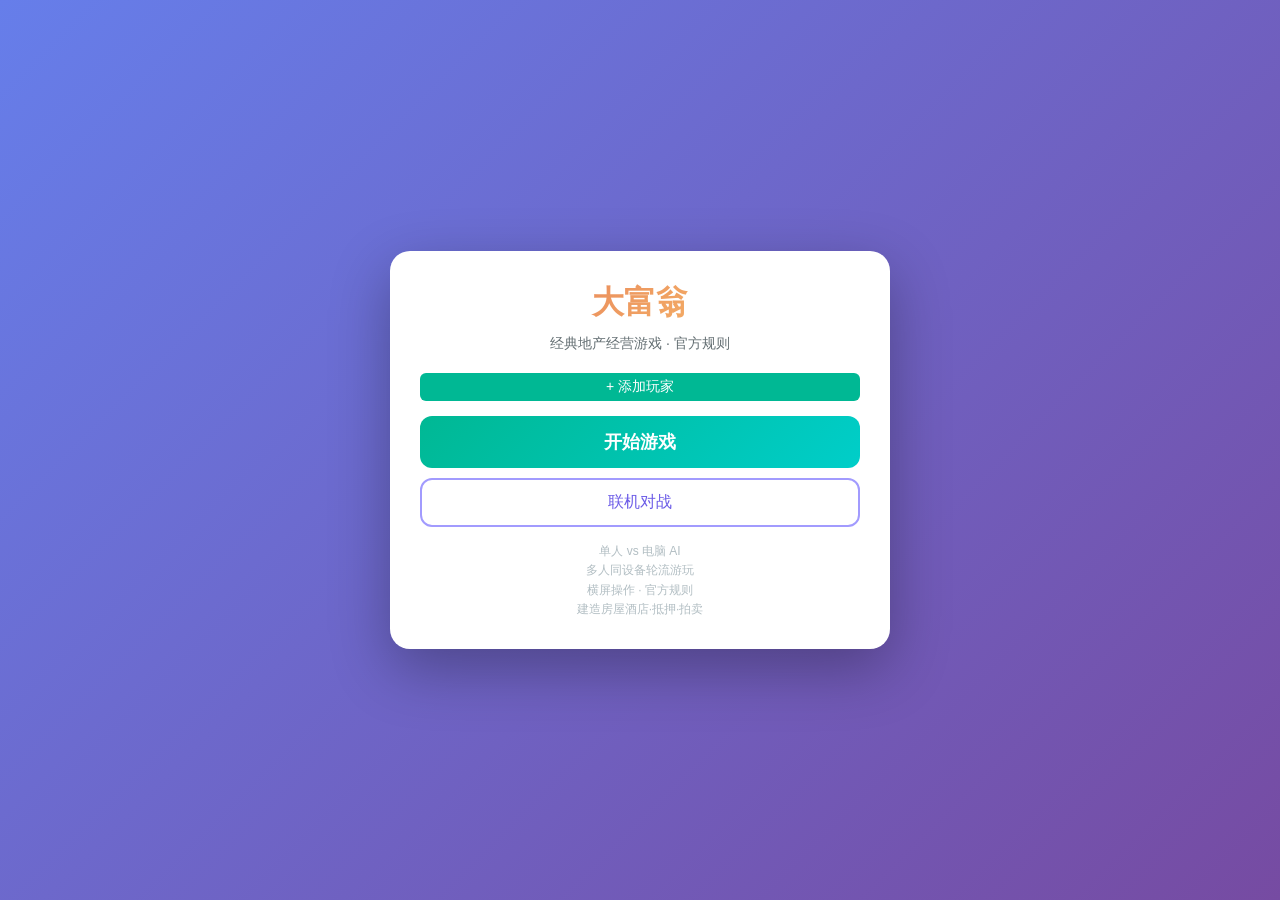
==== cordova/www/index.html @ 89ffd9f3 "完整大富翁项目（不含工作流文件）" ====
<!DOCTYPE html>
<html lang="zh-CN">
<head>
    <meta charset="UTF-8">
    <meta name="viewport" content="width=device-width, initial-scale=1.0, maximum-scale=1.0, user-scalable=no, viewport-fit=cover">
    <meta name="apple-mobile-web-app-capable" content="yes">
    <meta name="mobile-web-app-capable" content="yes">
    <meta name="apple-mobile-web-app-status-bar-style" content="black-translucent">
    <meta name="theme-color" content="#1a1a2e">
    <title>大富翁 Monopoly</title>
    <style>
/* ============================================
   大富翁 Monopoly - 样式表
   ============================================ */

* { margin:0; padding:0; box-sizing:border-box; -webkit-tap-highlight-color:transparent; }
html, body { width:100%; height:100%; overflow:hidden; font-family:'Microsoft YaHei','PingFang SC','Helvetica Neue',sans-serif; }
body { background:#1a1a2e; color:#333; user-select:none; -webkit-user-select:none; }

/* === 设置界面 === */
#setup-screen {
    display:flex; flex-direction:column; align-items:center; justify-content:center;
    width:100%; height:100%; background:linear-gradient(135deg,#667eea,#764ba2);
    overflow-y:auto; padding:20px;
}
.setup-card {
    background:#fff; border-radius:20px; padding:30px; max-width:500px; width:90%;
    box-shadow:0 20px 60px rgba(0,0,0,0.3); margin:auto;
}
.setup-title {
    text-align:center; font-size:32px; font-weight:bold; color:#2d3436;
    margin-bottom:10px; background:linear-gradient(135deg,#e17055,#fdcb6e);
    -webkit-background-clip:text; -webkit-text-fill-color:transparent;
}
.setup-subtitle { text-align:center; font-size:14px; color:#636e72; margin-bottom:20px; }
.player-row {
    display:flex; align-items:center; gap:8px; margin-bottom:10px; padding:8px;
    background:#f5f6fa; border-radius:10px;
}
.player-color-dot { width:24px; height:24px; border-radius:50%; flex-shrink:0; border:2px solid #fff; box-shadow:0 2px 4px rgba(0,0,0,0.1); }
.player-name-input {
    flex:1; border:none; background:#fff; padding:8px 12px; border-radius:8px;
    font-size:14px; outline:none; border:1px solid #dfe6e9;
}
.player-name-input:focus { border-color:#a29bfe; }
.ai-toggle { display:flex; align-items:center; gap:4px; font-size:13px; color:#636e72; cursor:pointer; }
.ai-toggle input { width:18px; height:18px; cursor:pointer; }
.btn-add-player, .btn-remove-player {
    width:28px; height:28px; border:none; border-radius:6px; cursor:pointer; font-size:18px;
    display:flex; align-items:center; justify-content:center; flex-shrink:0;
}
.btn-add-player { background:#00b894; color:#fff; }
.btn-remove-player { background:#e17055; color:#fff; }
.btn-start-game {
    width:100%; padding:14px; border:none; border-radius:12px; font-size:18px; font-weight:bold;
    color:#fff; background:linear-gradient(135deg,#00b894,#00cec9); cursor:pointer; margin-top:15px;
    transition:transform 0.2s;
}
.btn-start-game:hover { transform:translateY(-2px); box-shadow:0 5px 15px rgba(0,206,201,0.4); }
.btn-start-game:disabled { background:#b2bec3; cursor:not-allowed; }
.btn-online {
    width:100%; padding:12px; border:2px solid #a29bfe; border-radius:12px; font-size:16px;
    color:#6c5ce7; background:transparent; cursor:pointer; margin-top:10px; transition:all 0.2s;
}
.btn-online:hover { background:#f5f3ff; }
.setup-info { text-align:center; font-size:12px; color:#b2bec3; margin-top:15px; line-height:1.6; }

/* === 联机界面 === */
.online-panel { display:none; margin-top:15px; }
.online-panel.active { display:block; }
.online-input {
    width:100%; padding:10px; border:1px solid #dfe6e9; border-radius:8px; font-size:14px;
    margin-bottom:8px; outline:none;
}
.online-input:focus { border-color:#a29bfe; }
.online-status { font-size:13px; color:#636e72; text-align:center; padding:8px; }

/* === 游戏主界面 === */
#game-screen { display:none; width:100%; height:100%; }
#game-screen.active { display:flex; }

.game-container {
    display:flex; width:100%; height:100%; background:#2d3436;
}

/* === 棋盘 === */
.board-wrapper {
    flex:1; display:flex; align-items:center; justify-content:center;
    padding:8px; height:100%; min-height:0;
}
.board {
    display:grid;
    grid-template-columns:1.4fr repeat(9,1fr) 1.4fr;
    grid-template-rows:1.4fr repeat(9,1fr) 1.4fr;
    aspect-ratio:1; max-width:100%; max-height:100%;
    background:#f5f6fa; border-radius:12px; box-shadow:0 8px 30px rgba(0,0,0,0.3);
    position:relative; gap:1px; padding:2px;
}

/* === 格子 === */
.cell {
    background:#fff; border-radius:4px; position:relative; overflow:hidden;
    cursor:pointer; transition:background 0.2s; display:flex; flex-direction:column;
    min-width:0; min-height:0;
}
.cell:hover { background:#f8f9fa; }
.cell.owned { border:2px solid; }
.cell.mortgaged { opacity:0.5; }
.color-bar { height:18%; min-height:8px; flex-shrink:0; }
.cell-name {
    font-size:7px; text-align:center; padding:1px; flex:1; display:flex;
    align-items:center; justify-content:center; word-break:break-all; line-height:1.1;
    overflow:hidden; min-height:0;
}
.cell-price { font-size:7px; text-align:center; color:#2d3436; font-weight:bold; padding:0 0 1px; }
.cell-houses { display:flex; justify-content:center; gap:1px; padding:1px; min-height:6px; }
.house { width:5px; height:5px; background:#00b894; border-radius:1px; }
.hotel { width:7px; height:5px; background:#e17055; border-radius:1px; }

/* 格子位置方向 */
.cell-bottom .color-bar { order:0; }
.cell-bottom .cell-name { order:1; }
.cell-bottom .cell-price { order:2; }
.cell-bottom .cell-houses { order:3; }

.cell-left { flex-direction:row; }
.cell-left .color-bar { width:18%; min-width:8px; height:auto; order:1; }
.cell-left .cell-name { order:0; writing-mode:vertical-rl; text-orientation:upright; }

.cell-top { flex-direction:column-reverse; }
.cell-top .color-bar { order:2; }
.cell-top .cell-name { order:1; }
.cell-top .cell-price { order:0; }

.cell-right { flex-direction:row-reverse; }
.cell-right .color-bar { width:18%; min-width:8px; height:auto; order:0; }
.cell-right .cell-name { writing-mode:vertical-rl; text-orientation:upright; order:1; }

/* 角落格子 */
.cell-corner { background:linear-gradient(135deg,#fdcb6e,#e17055); font-weight:bold; }
.cell-corner .cell-name { font-size:10px; font-weight:bold; color:#2d3436; }
.cell-corner.jail { background:linear-gradient(135deg,#fdcb6e,#feca57); }
.cell-corner.parking { background:linear-gradient(135deg,#a8e6cf,#56CF9C); }
.cell-corner.go { background:linear-gradient(135deg,#ff6b6b,#ee5a24); }
.cell-corner.go .cell-name { color:#fff; }
.cell-go-to-jail { background:linear-gradient(135deg,#74b9ff,#0984e3); }
.cell-go-to-jail .cell-name { color:#fff; font-size:8px; }

/* 特殊格子 */
.cell-chance { background:linear-gradient(135deg,#ffeaa7,#fdcb6e); }
.cell-chance .cell-name { font-size:8px; }
.cell-chest { background:linear-gradient(135deg,#74b9ff,#a29bfe); }
.cell-chest .cell-name { font-size:7px; color:#fff; }
.cell-tax { background:#fab1a0; }
.cell-tax .cell-name { font-size:7px; }
.cell-tax .cell-price { color:#e17055; }

/* 颜色组 */
.color-brown { background:#8B4513; }
.color-lightblue { background:#87CEEB; }
.color-pink { background:#FF69B4; }
.color-orange { background:#FFA500; }
.color-red { background:#FF4757; }
.color-yellow { background:#FFD700; }
.color-green { background:#2ed573; }
.color-darkblue { background:#1e3a5f; }

/* 玩家标记 */
.token-container {
    position:absolute; top:50%; left:50%; transform:translate(-50%,-50%);
    display:flex; flex-wrap:wrap; gap:1px; max-width:60%; justify-content:center; align-items:center;
    pointer-events:none; z-index:5;
}
.token {
    width:10px; height:10px; border-radius:50%; border:1.5px solid #fff;
    box-shadow:0 1px 3px rgba(0,0,0,0.4); flex-shrink:0;
}
.token.current { animation:pulse 1.5s infinite; }
@keyframes pulse {
    0%,100% { transform:scale(1); }
    50% { transform:scale(1.3); }
}

/* 当前格子高亮 */
.cell.current-pos {
    box-shadow:0 0 0 3px #feca57, 0 0 10px rgba(254,202,87,0.5);
    z-index:10;
}

/* === 棋盘中心 === */
.board-center {
    grid-row:2/11; grid-column:2/11;
    display:flex; flex-direction:column; align-items:center; justify-content:center;
    padding:10px; background:#fff; margin:2px; border-radius:8px; overflow:hidden;
}
.center-title { font-size:20px; font-weight:bold; color:#2d3436; margin-bottom:5px; }
.center-logo {
    font-size:24px; font-weight:bold; background:linear-gradient(135deg,#e17055,#fdcb6e);
    -webkit-background-clip:text; -webkit-text-fill-color:transparent; margin-bottom:8px;
}
.dice-area { display:flex; gap:12px; margin:8px 0; }
.die {
    width:44px; height:44px; background:#fff; border:2px solid #2d3436; border-radius:8px;
    display:flex; align-items:center; justify-content:center; position:relative;
    box-shadow:0 4px 8px rgba(0,0,0,0.15);
}
.die.rolling { animation:roll 0.5s linear infinite; }
@keyframes roll {
    0% { transform:rotate(0deg) scale(1); }
    50% { transform:rotate(180deg) scale(1.1); }
    100% { transform:rotate(360deg) scale(1); }
}
.die-face {
    display:grid; grid-template-columns:repeat(3,1fr); grid-template-rows:repeat(3,1fr);
    width:100%; height:100%; padding:4px; gap:1px;
}
.die-dot {
    width:6px; height:6px; border-radius:50%; background:#2d3436; align-self:center; justify-self:center;
}
.die-dot.empty { background:transparent; }
.dice-result { font-size:14px; color:#636e72; margin-top:4px; font-weight:bold; }
.center-message {
    font-size:12px; color:#2d3436; text-align:center; padding:8px;
    background:#f5f6fa; border-radius:8px; margin:4px; min-height:30px; max-width:90%;
    display:flex; align-items:center; justify-content:center; line-height:1.4;
}

/* === 侧边栏 === */
.sidebar {
    width:300px; min-width:200px; height:100%; background:#2d3436; color:#fff;
    display:flex; flex-direction:column; overflow:hidden; flex-shrink:0;
}
.sidebar-header {
    padding:8px 12px; background:#1a1a2e; font-size:16px; font-weight:bold;
    border-bottom:1px solid rgba(255,255,255,0.1);
    display:flex; align-items:center; justify-content:space-between;
}
.turn-indicator { font-size:12px; color:#feca57; }

/* 玩家面板 */
.players-panel { padding:6px; overflow-y:auto; flex-shrink:0; max-height:35%; }
.player-card {
    background:rgba(255,255,255,0.08); border-radius:8px; padding:8px; margin-bottom:4px;
    display:flex; align-items:center; gap:8px; transition:all 0.2s;
    border-left:3px solid transparent;
}
.player-card.current {
    background:rgba(254,202,87,0.15); border-left-color:#feca57;
}
.player-card.bankrupt { opacity:0.4; text-decoration:line-through; }
.player-token-mini {
    width:14px; height:14px; border-radius:50%; border:2px solid #fff; flex-shrink:0;
}
.player-info { flex:1; min-width:0; }
.player-name-text { font-size:13px; font-weight:bold; white-space:nowrap; overflow:hidden; text-overflow:ellipsis; }
.player-money { font-size:14px; color:#feca57; font-weight:bold; }
.player-meta { font-size:10px; color:#74b9ff; margin-top:2px; }
.player-jail-badge {
    background:#e17055; color:#fff; font-size:9px; padding:1px 4px; border-radius:4px; margin-left:4px;
}

/* 操作面板 */
.action-panel { padding:8px; display:flex; flex-direction:column; gap:6px; flex-shrink:0; }
.btn-action {
    padding:10px; border:none; border-radius:8px; font-size:14px; font-weight:bold;
    cursor:pointer; transition:all 0.2s; width:100%; color:#fff;
}
.btn-action:hover:not(:disabled) { transform:translateY(-1px); box-shadow:0 4px 10px rgba(0,0,0,0.3); }
.btn-action:disabled { opacity:0.4; cursor:not-allowed; }
.btn-roll { background:linear-gradient(135deg,#e17055,#fd79a8); }
.btn-buy { background:linear-gradient(135deg,#00b894,#00cec9); }
.btn-auction { background:linear-gradient(135deg,#6c5ce7,#a29bfe); }
.btn-end-turn { background:linear-gradient(135deg,#fdcb6e,#feca57); color:#2d3436; }
.btn-build { background:linear-gradient(135deg,#0984e3,#74b9ff); }
.btn-mortgage { background:linear-gradient(135deg,#e84393,#fd79a8); }
.btn-jail-pay { background:linear-gradient(135deg,#d63031,#e17055); }
.btn-jail-card { background:linear-gradient(135deg,#00cec9,#81ecec); }
.btn-cancel { background:#636e72; }

/* 日志面板 */
.log-panel {
    flex:1; padding:8px; overflow-y:auto; background:rgba(0,0,0,0.2);
    font-size:11px; line-height:1.5; min-height:0;
}
.log-entry {
    padding:3px 6px; margin-bottom:2px; border-radius:4px;
    background:rgba(255,255,255,0.05); color:#dfe6e9;
}
.log-entry.highlight { background:rgba(254,202,87,0.15); color:#feca57; }

/* === 弹窗 === */
.modal-overlay {
    display:none; position:fixed; top:0; left:0; width:100%; height:100%;
    background:rgba(0,0,0,0.6); z-index:1000; align-items:center; justify-content:center;
    padding:20px;
}
.modal-overlay.active { display:flex; }
.modal-card {
    background:#fff; border-radius:16px; padding:24px; max-width:400px; width:90%;
    max-height:80vh; overflow-y:auto; box-shadow:0 20px 60px rgba(0,0,0,0.3);
    animation:modalIn 0.3s ease;
}
@keyframes modalIn {
    from { transform:scale(0.8); opacity:0; }
    to { transform:scale(1); opacity:1; }
}
.modal-title { font-size:20px; font-weight:bold; margin-bottom:10px; color:#2d3436; }
.modal-body { font-size:14px; color:#636e72; margin-bottom:15px; line-height:1.6; }
.modal-actions { display:flex; gap:10px; flex-wrap:wrap; }
.modal-btn {
    flex:1; min-width:100px; padding:10px; border:none; border-radius:8px;
    font-size:14px; font-weight:bold; cursor:pointer; transition:all 0.2s;
}
.modal-btn-primary { background:#00b894; color:#fff; }
.modal-btn-secondary { background:#dfe6e9; color:#2d3436; }
.modal-btn-danger { background:#e17055; color:#fff; }
.modal-btn:hover { opacity:0.9; transform:translateY(-1px); }

/* 属性卡片 */
.property-card-display {
    border-radius:8px; overflow:hidden; margin-bottom:15px; border:1px solid #dfe6e9;
}
.property-card-header { padding:8px; text-align:center; font-size:16px; font-weight:bold; color:#fff; }
.property-card-body { padding:12px; }
.property-card-row {
    display:flex; justify-content:space-between; padding:4px 0;
    border-bottom:1px solid #f5f6fa; font-size:13px;
}
.property-card-row:last-child { border-bottom:none; }
.property-card-price { color:#e17055; font-weight:bold; }

/* 拍卖界面 */
.auction-info { text-align:center; margin-bottom:15px; }
.auction-bid { font-size:28px; color:#e17055; font-weight:bold; }
.auction-bidder { font-size:14px; color:#636e72; }
.auction-input {
    width:100%; padding:10px; border:1px solid #dfe6e9; border-radius:8px; font-size:16px;
    margin-bottom:10px; outline:none; text-align:center;
}
.auction-input:focus { border-color:#a29bfe; }
.auction-bid-btns { display:flex; gap:5px; flex-wrap:wrap; }
.auction-bid-btn {
    flex:1; min-width:60px; padding:8px; border:1px solid #dfe6e9; border-radius:6px;
    background:#fff; cursor:pointer; font-size:13px; transition:all 0.2s;
}
.auction-bid-btn:hover { background:#f5f6fa; border-color:#a29bfe; }

/* 游戏结束 */
.game-over-card { text-align:center; }
.winner-name { font-size:28px; font-weight:bold; color:#00b894; margin:15px 0; }
.winner-trophy { font-size:48px; }

/* 交易界面 */
.trade-section { margin-bottom:15px; }
.trade-section-title { font-weight:bold; margin-bottom:8px; color:#2d3436; }
.trade-item {
    display:flex; align-items:center; gap:8px; padding:6px; margin-bottom:4px;
    background:#f5f6fa; border-radius:6px; font-size:13px;
}
.trade-item input[type="checkbox"] { width:18px; height:18px; }

/* 响应式 */
@media (max-width:900px) {
    .sidebar { width:240px; }
    .center-logo { font-size:18px; }
    .die { width:36px; height:36px; }
}
@media (max-width:600px) {
    .sidebar { width:180px; min-width:160px; }
    .cell-name { font-size:5px; }
    .cell-price { font-size:5px; }
    .center-logo { font-size:14px; }
    .center-message { font-size:10px; }
    .die { width:28px; height:28px; }
    .die-dot { width:4px; height:4px; }
    .btn-action { font-size:12px; padding:8px; }
    .player-name-text { font-size:11px; }
    .player-money { font-size:12px; }
    .setup-card { padding:20px; }
    .setup-title { font-size:24px; }
}
@media (max-width:400px) {
    .sidebar { width:140px; }
    .cell-name { font-size:4px; }
}

    </style>
</head>
<body>
    <!-- 设置界面 -->
    <div id="setup-screen">
        <div class="setup-card">
            <div class="setup-title">大富翁</div>
            <div class="setup-subtitle">经典地产经营游戏 · 官方规则</div>
            <div id="player-list"></div>
            <div style="display:flex; gap:8px; margin-top:10px;">
                <button class="btn-add-player" id="add-player-btn" style="flex:1; padding:8px; font-size:14px;">+ 添加玩家</button>
            </div>
            <button class="btn-start-game" id="start-game-btn">开始游戏</button>
            <button class="btn-online" id="online-btn">联机对战</button>
            <div class="online-panel" id="online-panel">
                <div class="online-status" id="online-status" style="padding:10px;text-align:center;color:#636e72;">
                    独立版不支持联机模式<br>请使用电脑版进行联机对战
                </div>
            </div>
            <div class="setup-info">
                单人 vs 电脑 AI<br>
                多人同设备轮流游玩<br>
                横屏操作 · 官方规则<br>
                建造房屋酒店·抵押·拍卖
            </div>
        </div>
    </div>

    <!-- 游戏界面 -->
    <div id="game-screen">
        <div class="game-container">
            <div class="board-wrapper">
                <div class="board" id="board"></div>
            </div>
            <div class="sidebar">
                <div class="sidebar-header">
                    <span>大富翁</span>
                    <span class="turn-indicator" id="turn-indicator">回合 1</span>
                </div>
                <div class="players-panel" id="players-panel"></div>
                <div class="action-panel" id="action-panel"></div>
                <div class="log-panel" id="log-panel"></div>
            </div>
        </div>
    </div>

    <!-- 弹窗 -->
    <div class="modal-overlay" id="modal-overlay">
        <div class="modal-card" id="modal-content"></div>
    </div>

    <script>
// ============================================
// 大富翁 Monopoly - 游戏核心引擎
// 包含全部官方规则实现
// ============================================

// === 棋盘数据 (40格) ===
const BOARD = [
    {name:"起点",type:"corner",sub:"go"},
    {name:"地中海大道",type:"property",color:"brown",price:60,rent:[2,10,30,90,160,250],housePrice:50,mortgage:30},
    {name:"公共基金",type:"chest"},
    {name:"波罗的海大道",type:"property",color:"brown",price:60,rent:[4,20,60,180,320,450],housePrice:50,mortgage:30},
    {name:"个人所得税",type:"tax",amount:200},
    {name:"雷丁铁路",type:"railroad",price:200,mortgage:100},
    {name:"东方大道",type:"property",color:"lightblue",price:100,rent:[6,30,90,270,400,550],housePrice:50,mortgage:50},
    {name:"机会",type:"chance"},
    {name:"佛蒙特大道",type:"property",color:"lightblue",price:100,rent:[6,30,90,270,400,550],housePrice:50,mortgage:50},
    {name:"康涅狄格大道",type:"property",color:"lightblue",price:120,rent:[8,40,100,300,450,600],housePrice:50,mortgage:60},
    {name:"监狱",type:"corner",sub:"jail"},
    {name:"圣查尔斯广场",type:"property",color:"pink",price:140,rent:[10,50,150,450,625,750],housePrice:100,mortgage:70},
    {name:"电力公司",type:"utility",price:150,mortgage:75},
    {name:"州大道",type:"property",color:"pink",price:140,rent:[10,50,150,450,625,750],housePrice:100,mortgage:70},
    {name:"弗吉尼亚大道",type:"property",color:"pink",price:160,rent:[12,60,180,500,700,900],housePrice:100,mortgage:80},
    {name:"宾州铁路",type:"railroad",price:200,mortgage:100},
    {name:"圣詹姆斯广场",type:"property",color:"orange",price:180,rent:[14,70,200,550,750,950],housePrice:100,mortgage:90},
    {name:"公共基金",type:"chest"},
    {name:"田纳西大道",type:"property",color:"orange",price:180,rent:[14,70,200,550,750,950],housePrice:100,mortgage:90},
    {name:"纽约大道",type:"property",color:"orange",price:200,rent:[16,80,220,600,800,1000],housePrice:100,mortgage:100},
    {name:"免费停车",type:"corner",sub:"parking"},
    {name:"肯塔基大道",type:"property",color:"red",price:220,rent:[18,90,250,700,875,1050],housePrice:150,mortgage:110},
    {name:"机会",type:"chance"},
    {name:"印第安纳大道",type:"property",color:"red",price:220,rent:[18,90,250,700,875,1050],housePrice:150,mortgage:110},
    {name:"伊利诺伊大道",type:"property",color:"red",price:240,rent:[20,100,300,750,925,1100],housePrice:150,mortgage:120},
    {name:"B&O铁路",type:"railroad",price:200,mortgage:100},
    {name:"大西洋大道",type:"property",color:"yellow",price:260,rent:[22,110,330,800,975,1150],housePrice:150,mortgage:130},
    {name:"文图诺大道",type:"property",color:"yellow",price:260,rent:[22,110,330,800,975,1150],housePrice:150,mortgage:130},
    {name:"自来水公司",type:"utility",price:150,mortgage:75},
    {name:"马文花园",type:"property",color:"yellow",price:280,rent:[24,120,360,850,1025,1200],housePrice:150,mortgage:140},
    {name:"入狱",type:"go_to_jail"},
    {name:"太平洋大道",type:"property",color:"green",price:300,rent:[26,130,390,900,1100,1275],housePrice:200,mortgage:150},
    {name:"北卡罗来纳大道",type:"property",color:"green",price:300,rent:[26,130,390,900,1100,1275],housePrice:200,mortgage:150},
    {name:"公共基金",type:"chest"},
    {name:"宾夕法尼亚大道",type:"property",color:"green",price:320,rent:[28,150,450,1000,1200,1400],housePrice:200,mortgage:160},
    {name:"短线铁路",type:"railroad",price:200,mortgage:100},
    {name:"机会",type:"chance"},
    {name:"滨海大道",type:"property",color:"darkblue",price:350,rent:[35,175,500,1100,1300,1500],housePrice:200,mortgage:175},
    {name:"奢侈税",type:"tax",amount:100},
    {name:"木板路",type:"property",color:"darkblue",price:400,rent:[50,200,600,1400,1700,2000],housePrice:200,mortgage:200},
];

// === 颜色组映射 ===
const COLOR_GROUPS = {
    brown:[1,3], lightblue:[6,8,9], pink:[11,13,14], orange:[16,18,19],
    red:[21,23,24], yellow:[26,27,29], green:[31,32,34], darkblue:[37,39],
    railroad:[5,15,25,35], utility:[12,28]
};

// === 玩家颜色 ===
const PLAYER_COLORS = [
    {name:"红",hex:"#e74c3c"}, {name:"蓝",hex:"#3498db"}, {name:"绿",hex:"#27ae60"},
    {name:"黄",hex:"#f1c40f"}, {name:"紫",hex:"#9b59b6"}, {name:"橙",hex:"#e67e22"}
];

// === 机会卡 (16张) ===
const CHANCE_CARDS = [
    {text:"前进到起点，收取200元",action:{t:"move_to",pos:0}},
    {text:"前进到伊利诺伊大道",action:{t:"move_to",pos:24}},
    {text:"前进到圣查尔斯广场",action:{t:"move_to",pos:11}},
    {text:"前进到最近的公用事业公司，如已被拥有则支付10倍骰子点数",action:{t:"move_nearest",target:"utility"}},
    {text:"前进到最近的铁路，如已被拥有则支付双倍租金",action:{t:"move_nearest",target:"railroad"}},
    {text:"银行付你股息50元",action:{t:"collect",amt:50}},
    {text:"出狱卡 - 保留此卡以备后用",action:{t:"jail_free"}},
    {text:"后退三步",action:{t:"move_back",steps:3}},
    {text:"入狱！前往监狱",action:{t:"go_jail"}},
    {text:"修缮房产：每座房屋25元，每间酒店100元",action:{t:"repairs",house:25,hotel:100}},
    {text:"缴纳贫税15元",action:{t:"pay",amt:15}},
    {text:"前往雷丁铁路",action:{t:"move_to",pos:5}},
    {text:"前往木板路",action:{t:"move_to",pos:39}},
    {text:"你被选为董事长，付每位玩家50元",action:{t:"pay_each",amt:50}},
    {text:"建筑贷款到期，收取150元",action:{t:"collect",amt:150}},
    {text:"填字比赛获胜，收取100元",action:{t:"collect",amt:100}},
];

// === 公共基金卡 (16张) ===
const CHEST_CARDS = [
    {text:"前进到起点，收取200元",action:{t:"move_to",pos:0}},
    {text:"银行错误，收取200元",action:{t:"collect",amt:200}},
    {text:"医生费用，支付50元",action:{t:"pay",amt:50}},
    {text:"出售股票，收取50元",action:{t:"collect",amt:50}},
    {text:"出狱卡 - 保留此卡以备后用",action:{t:"jail_free"}},
    {text:"入狱！前往监狱",action:{t:"go_jail"}},
    {text:"度假基金到期，收取100元",action:{t:"collect",amt:100}},
    {text:"所得税退还，收取20元",action:{t:"collect",amt:20}},
    {text:"生日快乐！每位玩家付你10元",action:{t:"collect_each",amt:10}},
    {text:"人寿保险到期，收取100元",action:{t:"collect",amt:100}},
    {text:"支付医院费100元",action:{t:"pay",amt:100}},
    {text:"支付学费50元",action:{t:"pay",amt:50}},
    {text:"收取咨询费25元",action:{t:"collect",amt:25}},
    {text:"修缮街道：每座房屋40元，每间酒店115元",action:{t:"repairs",house:40,hotel:115}},
    {text:"选美比赛亚军，收取10元",action:{t:"collect",amt:10}},
    {text:"继承100元",action:{t:"collect",amt:100}},
];

// ============================================
// 游戏引擎 - 核心规则实现
// ============================================
class GameEngine {
    constructor() {
        this.players = [];
        this.currentIdx = 0;
        this.boardState = [];
        this.chanceDeck = [];
        this.chestDeck = [];
        this.phase = 'setup';
        this.dice = [0, 0];
        this.doublesCount = 0;
        this.log = [];
        this.auction = null;
        this.pendingTax = false;
        this.networkMode = false;
        this.jailExitThisTurn = false;
        this.doubleRentNext = false;
        this.tenTimesDice = false;
    }

    init(playerConfigs) {
        this.boardState = [];
        for (let i = 0; i < 40; i++) {
            this.boardState.push({owner: -1, houses: 0, mortgaged: false});
        }
        this.players = playerConfigs.map((cfg, i) => ({
            id: i, name: cfg.name || `玩家${i+1}`,
            colorIdx: i, money: 1500, position: 0,
            properties: [], inJail: false, jailTurns: 0,
            getOutCards: 0, isAI: cfg.isAI || false, bankrupt: false
        }));
        this.chanceDeck = this._shuffle([...Array(16).keys()]);
        this.chestDeck = this._shuffle([...Array(16).keys()]);
        this.currentIdx = 0;
        this.phase = 'rolling';
        this.doublesCount = 0;
        this.jailExitThisTurn = false;
        this.doubleRentNext = false;
        this.tenTimesDice = false;
        this.log = [];
        this._addLog("游戏开始！");
    }

    _shuffle(arr) {
        for (let i = arr.length - 1; i > 0; i--) {
            const j = Math.floor(Math.random() * (i + 1));
            [arr[i], arr[j]] = [arr[j], arr[i]];
        }
        return arr;
    }

    _addLog(msg) { this.log.push(msg); if (this.log.length > 50) this.log.shift(); }

    currentPlayer() { return this.players[this.currentIdx]; }
    alivePlayers() { return this.players.filter(p => !p.bankrupt); }

    rollDice() {
        if (this.phase !== 'rolling') return null;
        const d1 = Math.floor(Math.random() * 6) + 1;
        const d2 = Math.floor(Math.random() * 6) + 1;
        this.dice = [d1, d2];
        const isDoubles = d1 === d2;
        const player = this.currentPlayer();

        if (player.inJail) {
            if (isDoubles) {
                this.jailExitThisTurn = true;
                player.inJail = false;
                player.jailTurns = 0;
                this._addLog(`${player.name} 掷出双${d1}，出狱！`);
                this._movePlayer(player, d1 + d2);
                this.phase = 'landed';
            } else {
                player.jailTurns++;
                if (player.jailTurns >= 3) {
                    player.money -= 50;
                    player.inJail = false;
                    player.jailTurns = 0;
                    this._addLog(`${player.name} 在狱中3轮，支付50元出狱`);
                    this._movePlayer(player, d1 + d2);
                    this.phase = 'landed';
                } else {
                    this._addLog(`${player.name} 未掷出双数，留在狱中 (${player.jailTurns}/3)`);
                    this.phase = 'end_turn';
                }
            }
            return {dice: this.dice, doubles: isDoubles};
        }

        if (isDoubles) {
            this.doublesCount++;
            if (this.doublesCount === 3) {
                this._addLog(`${player.name} 连续三次双数，入狱！`);
                this.sendToJail(player);
                this.doublesCount = 0;
                this.phase = 'end_turn';
                return {dice: this.dice, doubles: true, jail: true};
            }
        } else {
            this.doublesCount = 0;
        }

        this._movePlayer(player, d1 + d2);
        this.phase = 'landed';
        return {dice: this.dice, doubles: isDoubles};
    }

    _movePlayer(player, steps) {
        const oldPos = player.position;
        const newPos = (oldPos + steps) % 40;
        if (newPos < oldPos) {
            player.money += 200;
            this._addLog(`${player.name} 经过起点，收取200元`);
        }
        player.position = newPos;
        this._addLog(`${player.name} 移动到 ${BOARD[newPos].name}`);
    }

    movePlayerTo(player, pos) {
        const oldPos = player.position;
        if (pos < oldPos) {
            player.money += 200;
            this._addLog(`${player.name} 经过起点，收取200元`);
        }
        player.position = pos;
        this._addLog(`${player.name} 移动到 ${BOARD[pos].name}`);
    }

    movePlayerBack(player, steps) {
        const newPos = player.position - steps;
        player.position = newPos < 0 ? newPos + 40 : newPos;
        this._addLog(`${player.name} 后退${steps}步到 ${BOARD[player.position].name}`);
    }

    handleLanding() {
        const player = this.currentPlayer();
        const space = BOARD[player.position];
        const state = this.boardState[player.position];

        switch (space.type) {
            case 'corner':
                if (space.sub === 'go') {
                    // Already collected $200 when passing
                }
                // Jail/just visiting, free parking - nothing happens
                this.phase = 'end_turn';
                break;

            case 'go_to_jail':
                this.sendToJail(player);
                this.phase = 'end_turn';
                break;

            case 'tax':
                if (space.name === '个人所得税') {
                    this.pendingTax = true;
                    this.phase = 'tax_choice';
                } else {
                    player.money -= space.amount;
                    this._addLog(`${player.name} 支付奢侈税${space.amount}元`);
                    this._checkBankruptcy(player, null);
                    this.phase = this.currentPlayer().bankrupt ? 'end_turn' : 'end_turn';
                }
                break;

            case 'chest':
            case 'chance':
                this.phase = 'card';
                break;

            case 'property':
            case 'railroad':
            case 'utility':
                if (state.owner === -1) {
                    // Unowned - can buy
                    this.phase = 'buy_or_auction';
                } else if (state.owner === player.id) {
                    // Own property
                    this.phase = 'end_turn';
                } else if (state.mortgaged) {
                    // Mortgaged - no rent
                    this._addLog(`${BOARD[player.position].name} 已抵押，无需付租金`);
                    this.phase = 'end_turn';
                } else {
                    // Pay rent
                    this._payRent(player, state);
                    this.phase = 'end_turn';
                }
                break;
        }
    }

    _payRent(player, state) {
        const space = BOARD[player.position];
        const owner = this.players[state.owner];
        let rent = 0;

        if (space.type === 'property') {
            rent = space.rent[state.houses];
            if (state.houses === 0 && this._hasColorGroup(owner, space.color)) {
                rent *= 2;
            }
        } else if (space.type === 'railroad') {
            const count = this._countType(owner, 'railroad');
            const rents = [0, 25, 50, 100, 200];
            rent = rents[count];
            if (this.doubleRentNext) {
                rent *= 2;
                this.doubleRentNext = false;
            }
        } else if (space.type === 'utility') {
            const count = this._countType(owner, 'utility');
            let mult = count === 2 ? 10 : 4;
            if (this.tenTimesDice) {
                mult = 10;
                this.tenTimesDice = false;
            }
            rent = (this.dice[0] + this.dice[1]) * mult;
        }

        player.money -= rent;
        owner.money += rent;
        this._addLog(`${player.name} 向 ${owner.name} 支付租金${rent}元`);
        this._checkBankruptcy(player, owner);
    }

    _hasColorGroup(player, color) {
        const group = COLOR_GROUPS[color];
        return group.every(idx => this.boardState[idx].owner === player.id);
    }

    _countType(player, type) {
        return player.properties.filter(idx => BOARD[idx].type === type).length;
    }

    buyProperty(player, spaceIdx) {
        const space = BOARD[spaceIdx];
        const state = this.boardState[spaceIdx];
        if (state.owner !== -1 || player.money < space.price) return false;
        player.money -= space.price;
        state.owner = player.id;
        player.properties.push(spaceIdx);
        this._addLog(`${player.name} 购买 ${space.name}，花费${space.price}元`);
        return true;
    }

    buildHouse(player, spaceIdx) {
        const space = BOARD[spaceIdx];
        const state = this.boardState[spaceIdx];
        if (state.owner !== player.id || space.type !== 'property') return false;
        if (state.houses >= 5) return false;
        if (!this._hasColorGroup(player, space.color)) return false;
        if (!this._canBuildEvenly(spaceIdx, 1)) return false;
        if (player.money < space.housePrice) return false;
        player.money -= space.housePrice;
        state.houses++;
        this._addLog(`${player.name} 在 ${space.name} 上建造${state.houses === 5 ? '酒店' : '房屋'}，花费${space.housePrice}元`);
        return true;
    }

    _canBuildEvenly(spaceIdx, delta) {
        const space = BOARD[spaceIdx];
        const group = COLOR_GROUPS[space.color];
        const newHouses = this.boardState[spaceIdx].houses + delta;
        for (const idx of group) {
            if (idx === spaceIdx) continue;
            if (this.boardState[idx].houses < newHouses - 1) return false;
        }
        return true;
    }

    demolishHouse(player, spaceIdx) {
        const space = BOARD[spaceIdx];
        const state = this.boardState[spaceIdx];
        if (state.owner !== player.id || state.houses <= 0) return false;
        // Check even demolition - can't demolish if another in group has more houses
        const group = COLOR_GROUPS[space.color];
        for (const idx of group) {
            if (idx === spaceIdx) continue;
            if (this.boardState[idx].houses > state.houses) return false;
        }
        state.houses--;
        const refund = space.housePrice / 2;
        player.money += refund;
        this._addLog(`${player.name} 拆除 ${space.name} 上的建筑，获得${refund}元`);
        return true;
    }

    mortgage(player, spaceIdx) {
        const space = BOARD[spaceIdx];
        const state = this.boardState[spaceIdx];
        if (state.owner !== player.id || state.mortgaged) return false;
        if (state.houses > 0) return false;
        state.mortgaged = true;
        player.money += space.mortgage;
        this._addLog(`${player.name} 抵押 ${space.name}，获得${space.mortgage}元`);
        return true;
    }

    unmortgage(player, spaceIdx) {
        const space = BOARD[spaceIdx];
        const state = this.boardState[spaceIdx];
        if (state.owner !== player.id || !state.mortgaged) return false;
        const cost = Math.ceil(space.mortgage * 1.1);
        if (player.money < cost) return false;
        player.money -= cost;
        state.mortgaged = false;
        this._addLog(`${player.name} 赎回 ${space.name}，花费${cost}元`);
        return true;
    }

    sendToJail(player) {
        player.position = 10;
        player.inJail = true;
        player.jailTurns = 0;
        this.doublesCount = 0;
        this._addLog(`${player.name} 入狱！`);
    }

    payJailFine(player) {
        if (!player.inJail || player.money < 50) return false;
        player.money -= 50;
        player.inJail = false;
        player.jailTurns = 0;
        this._addLog(`${player.name} 支付50元出狱`);
        return true;
    }

    useJailCard(player) {
        if (!player.inJail || player.getOutCards <= 0) return false;
        player.getOutCards--;
        player.inJail = false;
        player.jailTurns = 0;
        this._addLog(`${player.name} 使用出狱卡`);
        return true;
    }

    drawCard(type) {
        const deck = type === 'chance' ? this.chanceDeck : this.chestDeck;
        const cards = type === 'chance' ? CHANCE_CARDS : CHEST_CARDS;
        const idx = deck.shift();
        deck.push(idx);
        return cards[idx];
    }

    executeCard(card, player) {
        const a = card.action;
        switch (a.t) {
            case 'move_to':
                this.movePlayerTo(player, a.pos);
                this.phase = 'landed';
                break;
            case 'move_nearest':
                this._moveToNearest(player, a.target);
                this.phase = 'landed';
                break;
            case 'move_back':
                this.movePlayerBack(player, a.steps);
                this.phase = 'landed';
                break;
            case 'collect':
                player.money += a.amt;
                this._addLog(`${player.name} 收取${a.amt}元`);
                this.phase = 'end_turn';
                break;
            case 'pay':
                player.money -= a.amt;
                this._addLog(`${player.name} 支付${a.amt}元`);
                this._checkBankruptcy(player, null);
                this.phase = 'end_turn';
                break;
            case 'jail_free':
                player.getOutCards++;
                this._addLog(`${player.name} 获得出狱卡`);
                this.phase = 'end_turn';
                break;
            case 'go_jail':
                this.sendToJail(player);
                this.phase = 'end_turn';
                break;
            case 'repairs':
                let cost = 0;
                for (const idx of player.properties) {
                    const h = this.boardState[idx].houses;
                    if (h === 5) cost += a.hotel;
                    else cost += h * a.house;
                }
                player.money -= cost;
                this._addLog(`${player.name} 支付修缮费${cost}元`);
                this._checkBankruptcy(player, null);
                this.phase = 'end_turn';
                break;
            case 'pay_each':
                let total = 0;
                for (const p of this.alivePlayers()) {
                    if (p.id !== player.id) {
                        p.money += a.amt;
                        total += a.amt;
                    }
                }
                player.money -= total;
                this._addLog(`${player.name} 付每位玩家${a.amt}元，共${total}元`);
                this._checkBankruptcy(player, null);
                this.phase = 'end_turn';
                break;
            case 'collect_each':
                let collected = 0;
                for (const p of this.alivePlayers()) {
                    if (p.id !== player.id) {
                        const amt = Math.min(a.amt, p.money);
                        p.money -= amt;
                        collected += amt;
                    }
                }
                player.money += collected;
                this._addLog(`${player.name} 从每位玩家收取${a.amt}元，共${collected}元`);
                this.phase = 'end_turn';
                break;
        }
    }

    _moveToNearest(player, target) {
        let nearest = -1;
        let minDist = 40;
        for (let i = 0; i < 40; i++) {
            if (BOARD[i].type === target) {
                let dist = i - player.position;
                if (dist <= 0) dist += 40;
                if (dist < minDist) { minDist = dist; nearest = i; }
            }
        }
        if (nearest >= 0) {
            if (nearest < player.position) {
                player.money += 200;
                this._addLog(`${player.name} 经过起点，收取200元`);
            }
            player.position = nearest;
            if (target === 'railroad') this.doubleRentNext = true;
            if (target === 'utility') this.tenTimesDice = true;
            this._addLog(`${player.name} 移动到 ${BOARD[nearest].name}`);
        }
    }

    chooseTax(player, choice) {
        if (choice === 'flat') {
            player.money -= 200;
            this._addLog(`${player.name} 选择支付200元所得税`);
        } else {
            const worth = this._calculateWorth(player);
            const tax = Math.floor(worth * 0.1);
            player.money -= tax;
            this._addLog(`${player.name} 选择支付10%财产税${tax}元`);
        }
        this._checkBankruptcy(player, null);
        this.pendingTax = false;
        this.phase = 'end_turn';
    }

    _calculateWorth(player) {
        let worth = player.money;
        for (const idx of player.properties) {
            const space = BOARD[idx];
            const state = this.boardState[idx];
            worth += space.mortgage || 0;
            if (!state.mortgaged) {
                worth += space.price || 0;
            }
            if (space.housePrice) {
                worth += state.houses * space.housePrice;
            }
        }
        return worth;
    }

    startAuction(spaceIdx) {
        this.auction = {
            spaceIdx: spaceIdx,
            currentBid: 0,
            highestBidder: -1,
            bidders: this.alivePlayers().map(p => p.id),
            currentBidderIdx: 0,
            finished: false
        };
        this.phase = 'auction';
        this._addLog(`${BOARD[spaceIdx].name} 开始拍卖！`);
    }

    auctionBid(amount) {
        if (!this.auction || this.auction.finished) return;
        const player = this.players[this.auction.bidders[this.auction.currentBidderIdx]];
        if (amount > 0 && amount <= player.money && amount > this.auction.currentBid) {
            this.auction.currentBid = amount;
            this.auction.highestBidder = player.id;
            this._addLog(`${player.name} 出价${amount}元`);
            this.auction.currentBidderIdx = (this.auction.currentBidderIdx + 1) % this.auction.bidders.length;
        }
    }

    auctionPass() {
        if (!this.auction || this.auction.finished) return;
        const player = this.players[this.auction.bidders[this.auction.currentBidderIdx]];
        this._addLog(`${player.name} 弃权`);
        this.auction.bidders.splice(this.auction.currentBidderIdx, 1);
        if (this.auction.currentBidderIdx >= this.auction.bidders.length) {
            this.auction.currentBidderIdx = 0;
        }
        if (this.auction.bidders.length <= 1) {
            this._finishAuction();
        }
    }

    _finishAuction() {
        if (this.auction.highestBidder >= 0) {
            const player = this.players[this.auction.highestBidder];
            player.money -= this.auction.currentBid;
            this.boardState[this.auction.spaceIdx].owner = player.id;
            player.properties.push(this.auction.spaceIdx);
            this._addLog(`${player.name} 以${this.auction.currentBid}元拍得 ${BOARD[this.auction.spaceIdx].name}`);
        } else {
            this._addLog(`${BOARD[this.auction.spaceIdx].name} 拍卖流拍`);
        }
        this.auction = null;
        this.phase = 'end_turn';
    }

    _checkBankruptcy(player, creditor) {
        if (player.money >= 0) return;
        const debt = -player.money;
        const worth = this._calculateWorth(player);
        if (worth < debt) {
            player.bankrupt = true;
            this._addLog(`${player.name} 破产！`);
            if (creditor) {
                creditor.money += Math.max(0, player.money + worth);
                for (const idx of player.properties) {
                    this.boardState[idx].owner = creditor.id;
                    creditor.properties.push(idx);
                }
                creditor.getOutCards += player.getOutCards;
            } else {
                for (const idx of player.properties) {
                    this.boardState[idx].owner = -1;
                    this.boardState[idx].houses = 0;
                    this.boardState[idx].mortgaged = false;
                }
            }
            player.properties = [];
            player.money = 0;
        }
    }

    endTurn() {
        const alive = this.alivePlayers();
        if (alive.length <= 1) {
            this.phase = 'game_over';
            return;
        }
        const shouldRollAgain = this.dice[0] === this.dice[1] &&
                               !this.currentPlayer().inJail &&
                               !this.jailExitThisTurn;
        this.jailExitThisTurn = false;
        if (!shouldRollAgain) {
            this.doublesCount = 0;
            do {
                this.currentIdx = (this.currentIdx + 1) % this.players.length;
            } while (this.currentPlayer().bankrupt);
        }
        this.phase = 'rolling';
    }

    isGameOver() {
        return this.alivePlayers().length <= 1;
    }

    winner() {
        const alive = this.alivePlayers();
        return alive.length === 1 ? alive[0] : null;
    }

    serialize() {
        return JSON.stringify({
            players: this.players,
            boardState: this.boardState,
            currentIdx: this.currentIdx,
            phase: this.phase,
            dice: this.dice,
            doublesCount: this.doublesCount,
            log: this.log.slice(-20),
            auction: this.auction
        });
    }

    loadState(data) {
        const s = JSON.parse(data);
        this.players = s.players;
        this.boardState = s.boardState;
        this.currentIdx = s.currentIdx;
        this.phase = s.phase;
        this.dice = s.dice;
        this.doublesCount = s.doublesCount;
        this.log = s.log;
        this.auction = s.auction;
    }
}

// ============================================
// AI 玩家决策
// ============================================
class AIPlayer {
    constructor(engine, playerIdx) {
        this.engine = engine;
        this.playerIdx = playerIdx;
    }

    takeAction(callback) {
        const player = this.engine.players[this.playerIdx];
        if (player.bankrupt) { callback(); return; }

        switch (this.engine.phase) {
            case 'rolling':
                setTimeout(() => {
                    this.engine.rollDice();
                    callback();
                }, 800);
                break;

            case 'buy_or_auction':
                this._decideBuy(player, callback);
                break;

            case 'tax_choice':
                const worth = this.engine._calculateWorth(player);
                if (worth * 0.1 < 200) {
                    this.engine.chooseTax(player, 'percent');
                } else {
                    this.engine.chooseTax(player, 'flat');
                }
                callback();
                break;

            case 'card':
                const isChance = BOARD[player.position].type === 'chance';
                const card = this.engine.drawCard(isChance ? 'chance' : 'chest');
                this.engine._addLog(`${player.name} 抽到: ${card.text}`);
                setTimeout(() => {
                    this.engine.executeCard(card, player);
                    if (this.engine.phase === 'landed') {
                        this.engine.handleLanding();
                    }
                    callback();
                }, 1500);
                break;

            case 'landed':
                this.engine.handleLanding();
                callback();
                break;

            case 'end_turn':
                this._tryBuild(player);
                setTimeout(() => {
                    this.engine.endTurn();
                    callback();
                }, 500);
                break;

            case 'auction':
                this._decideAuction(player, callback);
                break;

            default:
                callback();
                break;
        }
    }

    _decideBuy(player, callback) {
        const space = BOARD[player.position];
        const state = this.engine.boardState[player.position];
        if (space.price && player.money > space.price * 1.5) {
            // Buy if can afford with some buffer
            if (space.type === 'property') {
                // Check if completing a color group
                const group = COLOR_GROUPS[space.color];
                const owned = group.filter(idx => this.engine.boardState[idx].owner === player.id).length;
                if (owned === group.length - 1) {
                    // Completing a set - definitely buy
                    this.engine.buyProperty(player, player.position);
                    this.engine.phase = 'end_turn';
                    callback();
                    return;
                }
            }
            // Buy with 70% probability
            if (Math.random() < 0.75) {
                this.engine.buyProperty(player, player.position);
            } else {
                this.engine.startAuction(player.position);
            }
        } else {
            // Can't afford or too expensive - auction
            this.engine.startAuction(player.position);
        }
        callback();
    }

    _tryBuild(player) {
        // Try to build houses on owned color groups
        const colorGroups = {};
        for (const idx of player.properties) {
            const space = BOARD[idx];
            if (space.type === 'property') {
                if (!colorGroups[space.color]) colorGroups[space.color] = [];
                colorGroups[space.color].push(idx);
            }
        }
        for (const [color, indices] of Object.entries(colorGroups)) {
            if (indices.length === COLOR_GROUPS[color].length) {
                // Own full set - try to build
                for (const idx of indices) {
                    if (player.money > BOARD[idx].housePrice * 2) {
                        this.engine.buildHouse(player, idx);
                    }
                }
            }
        }
    }

    _decideAuction(player, callback) {
        if (!this.engine.auction) { callback(); return; }
        const space = BOARD[this.engine.auction.spaceIdx];
        const maxBid = space.price * 0.8;
        const shouldBid = player.money > maxBid && Math.random() < 0.6;
        if (shouldBid) {
            const bid = this.engine.auction.currentBid + 10;
            if (bid <= maxBid && bid <= player.money) {
                this.engine.auctionBid.call(this.engine, bid);
            } else {
                this.engine.auctionPass();
            }
        } else {
            this.engine.auctionPass();
        }
        callback();
    }
}

// ============================================
// 网络客户端 - 联机对战
// ============================================
class NetworkClient {
    constructor() {
        this.socket = null;
        this.roomId = null;
        this.isHost = false;
        this.onStateUpdate = null;
        this.onMessage = null;
    }

    connect(serverUrl, onOpen, onError) {
        try {
            this.socket = new WebSocket(serverUrl);
            this.socket.onopen = onOpen;
            this.socket.onerror = onError;
            this.socket.onmessage = (event) => {
                const data = JSON.parse(event.data);
                if (data.type === 'state' && this.onStateUpdate) {
                    this.onStateUpdate(data.state);
                } else if (data.type === 'message' && this.onMessage) {
                    this.onMessage(data.message);
                }
            };
        } catch (e) {
            if (onError) onError(e);
        }
    }

    send(action) {
        if (this.socket && this.socket.readyState === WebSocket.OPEN) {
            this.socket.send(JSON.stringify(action));
        }
    }

    disconnect() {
        if (this.socket) {
            this.socket.close();
            this.socket = null;
        }
    }
}

// 导出供使用
if (typeof window !== 'undefined') {
    window.BOARD = BOARD;
    window.COLOR_GROUPS = COLOR_GROUPS;
    window.PLAYER_COLORS = PLAYER_COLORS;
    window.CHANCE_CARDS = CHANCE_CARDS;
    window.CHEST_CARDS = CHEST_CARDS;
    window.GameEngine = GameEngine;
    window.AIPlayer = AIPlayer;
    window.NetworkClient = NetworkClient;
}


// ============================================
// 大富翁 Monopoly - UI 控制器
// ============================================

const DICE_DOTS = {
    1:[0,0,0,0,1,0,0,0,0], 2:[1,0,0,0,0,0,0,0,1],
    3:[1,0,0,0,1,0,0,0,1], 4:[1,0,1,0,0,0,1,0,1],
    5:[1,0,1,0,1,0,1,0,1], 6:[1,0,1,1,0,1,1,0,1]
};

class GameUI {
    constructor() {
        this.engine = new GameEngine();
        this.aiPlayers = [];
        this.network = null;
        this.mode = 'local';
        this.turnNumber = 1;
        this.setupPlayers = [
            {name:'玩家1', isAI:false},
            {name:'电脑AI', isAI:true}
        ];
        this.pendingCard = null;
        this.diceAnimating = false;
    }

    init() {
        this.renderSetupScreen();
        this.bindSetupEvents();
    }

    // ========== 设置界面 ==========
    renderSetupScreen() {
        const list = document.getElementById('player-list');
        list.innerHTML = '';
        this.setupPlayers.forEach((p, i) => {
            const color = PLAYER_COLORS[i];
            const row = document.createElement('div');
            row.className = 'player-row';
            row.innerHTML = `
                <div class="player-color-dot" style="background:${color.hex}"></div>
                <input class="player-name-input" type="text" value="${p.name}" data-idx="${i}" maxlength="10">
                <label class="ai-toggle"><input type="checkbox" data-idx="${i}" ${p.isAI?'checked':''}>电脑</label>
                ${this.setupPlayers.length > 2 ? `<button class="btn-remove-player" data-idx="${i}">-</button>` : ''}
            `;
            list.appendChild(row);
        });
        document.getElementById('add-player-btn').style.display = this.setupPlayers.length >= 6 ? 'none' : 'block';

        list.querySelectorAll('.player-name-input').forEach(inp => {
            inp.oninput = e => { this.setupPlayers[+e.target.dataset.idx].name = e.target.value; };
        });
        list.querySelectorAll('.ai-toggle input').forEach(cb => {
            cb.onchange = e => { this.setupPlayers[+e.target.dataset.idx].isAI = e.target.checked; };
        });
        list.querySelectorAll('.btn-remove-player').forEach(btn => {
            btn.onclick = e => {
                this.setupPlayers.splice(+e.target.dataset.idx, 1);
                this.renderSetupScreen();
            };
        });
    }

    bindSetupEvents() {
        document.getElementById('add-player-btn').onclick = () => {
            if (this.setupPlayers.length < 6) {
                this.setupPlayers.push({name:`玩家${this.setupPlayers.length+1}`, isAI:true});
                this.renderSetupScreen();
            }
        };
        document.getElementById('start-game-btn').onclick = () => this.startLocalGame();
        document.getElementById('online-btn').onclick = () => {
            document.getElementById('online-panel').classList.toggle('active');
        };
        document.getElementById('host-game-btn').onclick = () => this.alert('独立版不支持联机模式。请使用电脑版（运行 app.py）进行联机对战。');
        document.getElementById('join-game-btn').onclick = () => this.alert('独立版不支持联机模式。请使用电脑版（运行 app.py）进行联机对战。');
    }

    startLocalGame() {
        this.mode = 'local';
        this.engine.init(this.setupPlayers);
        this.aiPlayers = this.setupPlayers
            .map((p, i) => p.isAI ? new AIPlayer(this.engine, i) : null)
            .filter(a => a !== null);
        this.turnNumber = 1;
        this.showGameScreen();
        this.renderBoard();
        this.updateAll();
        this.handlePhase();
    }

    // ========== 联机 ==========
    alert('独立版不支持联机模式。请使用电脑版（运行 app.py）进行联机对战。') {
        this.mode = 'host';
        const url = document.getElementById('server-url-input').value;
        if (!url) {
            document.getElementById('online-status').textContent = '请在游戏页面顶部查看服务器地址';
        }
        // 在实际使用中，主机运行Flask服务器
        this.startLocalGame();
        document.getElementById('online-status').textContent = '主机模式：其他玩家可通过浏览器加入';
    }

    alert('独立版不支持联机模式。请使用电脑版（运行 app.py）进行联机对战。') {
        const url = document.getElementById('server-url-input').value;
        if (!url) {
            document.getElementById('online-status').textContent = '请输入服务器地址';
            return;
        }
        this.mode = 'client';
        this.network = new NetworkClient();
        this.network.onStateUpdate = (state) => {
            this.engine.loadState(state);
            this.updateAll();
        };
        this.network.onMessage = (msg) => {
            document.getElementById('online-status').textContent = msg;
        };
        this.network.connect(url,
            () => {
                document.getElementById('online-status').textContent = '连接成功！等待主机开始游戏...';
                document.getElementById('game-screen').classList.add('active');
                document.getElementById('setup-screen').style.display = 'none';
                this.renderBoard();
            },
            () => {
                document.getElementById('online-status').textContent = '连接失败，请检查地址';
            }
        );
    }

    // ========== 游戏界面 ==========
    showGameScreen() {
        document.getElementById('setup-screen').style.display = 'none';
        document.getElementById('game-screen').classList.add('active');
    }

    renderBoard() {
        const board = document.getElementById('board');
        board.innerHTML = '';
        for (let i = 0; i < 40; i++) {
            board.appendChild(this.createCell(i));
        }
        const center = document.createElement('div');
        center.className = 'board-center';
        center.id = 'board-center';
        center.innerHTML = `
            <div class="center-logo">大富翁</div>
            <div class="dice-area" id="dice-area"></div>
            <div class="dice-result" id="dice-result"></div>
            <div class="center-message" id="center-message">准备开始</div>
        `;
        board.appendChild(center);
        this.renderDice(0, 0);
    }

    createCell(idx) {
        const space = BOARD[idx];
        const cell = document.createElement('div');
        const [row, col] = this._spaceToGrid(idx);
        cell.style.gridRow = row + 1;
        cell.style.gridColumn = col + 1;
        cell.dataset.space = idx;
        cell.id = `cell-${idx}`;

        let classes = ['cell'];
        const side = this._getCellSide(idx);
        if (side === 'corner') {
            classes.push('cell-corner');
            if (space.sub === 'go') classes.push('go');
            if (space.sub === 'jail') classes.push('jail');
            if (space.sub === 'parking') classes.push('parking');
        } else {
            classes.push(`cell-${side}`);
        }
        if (space.type === 'chance') classes.push('cell-chance');
        if (space.type === 'chest') classes.push('cell-chest');
        if (space.type === 'tax') classes.push('cell-tax');
        if (space.type === 'go_to_jail') classes.push('cell-go-to-jail');
        if (space.type === 'property') classes.push('cell-property');
        if (space.type === 'railroad') classes.push('cell-railroad');
        if (space.type === 'utility') classes.push('cell-utility');
        cell.className = classes.join(' ');

        let html = '';
        if (space.color) {
            html += `<div class="color-bar color-${space.color}"></div>`;
        }
        html += `<div class="cell-name">${this._shortName(space.name)}</div>`;
        if (space.price) {
            html += `<div class="cell-price">¥${space.price}</div>`;
        }
        html += `<div class="cell-houses" id="houses-${idx}"></div>`;
        html += `<div class="token-container" id="tokens-${idx}"></div>`;
        cell.innerHTML = html;
        cell.onclick = () => this.onCellClick(idx);
        return cell;
    }

    // ========== 更新界面 ==========
    updateAll() {
        this.updateBoard();
        this.updatePlayersPanel();
        this.updateActionPanel();
        this.updateLog();
        this.updateTurnIndicator();
    }

    updateBoard() {
        const player = this.engine.currentPlayer();
        // 清除高亮
        document.querySelectorAll('.cell.current-pos').forEach(c => c.classList.remove('current-pos'));
        // 高亮当前位置
        const currCell = document.getElementById(`cell-${player.position}`);
        if (currCell) currCell.classList.add('current-pos');

        // 更新所有权和房屋
        for (let i = 0; i < 40; i++) {
            const state = this.engine.boardState[i];
            const cell = document.getElementById(`cell-${i}`);
            if (!cell) continue;

            // 所有权边框
            if (state.owner >= 0) {
                const pColor = PLAYER_COLORS[this.engine.players[state.owner].colorIdx];
                cell.style.borderColor = pColor.hex;
                cell.classList.add('owned');
            } else {
                cell.classList.remove('owned');
                cell.style.borderColor = '';
            }

            // 抵押
            if (state.mortgaged) cell.classList.add('mortgaged');
            else cell.classList.remove('mortgaged');

            // 房屋
            const housesEl = document.getElementById(`houses-${i}`);
            if (housesEl) {
                housesEl.innerHTML = '';
                if (state.houses > 0) {
                    if (state.houses === 5) {
                        housesEl.innerHTML = '<div class="hotel"></div>';
                    } else {
                        for (let h = 0; h < state.houses; h++) {
                            housesEl.innerHTML += '<div class="house"></div>';
                        }
                    }
                }
            }

            // 玩家标记
            const tokensEl = document.getElementById(`tokens-${i}`);
            if (tokensEl) {
                tokensEl.innerHTML = '';
                this.engine.players.forEach((p, pi) => {
                    if (!p.bankrupt && p.position === i) {
                        const token = document.createElement('div');
                        token.className = 'token';
                        if (pi === this.engine.currentIdx) token.classList.add('current');
                        token.style.background = PLAYER_COLORS[p.colorIdx].hex;
                        tokensEl.appendChild(token);
                    }
                });
            }
        }
    }

    updatePlayersPanel() {
        const panel = document.getElementById('players-panel');
        panel.innerHTML = '';
        this.engine.players.forEach((p, i) => {
            const card = document.createElement('div');
            card.className = 'player-card';
            if (i === this.engine.currentIdx) card.classList.add('current');
            if (p.bankrupt) card.classList.add('bankrupt');
            let meta = '';
            if (p.properties.length > 0) meta += `地产${p.properties.length}处`;
            if (p.getOutCards > 0) meta += ` 出狱卡×${p.getOutCards}`;
            card.innerHTML = `
                <div class="player-token-mini" style="background:${PLAYER_COLORS[p.colorIdx].hex}"></div>
                <div class="player-info">
                    <div class="player-name-text">${p.name}${p.isAI?' 🤖':''}${p.inJail?'<span class="player-jail-badge">狱中</span>':''}</div>
                    <div class="player-money">¥${p.money}</div>
                    ${meta ? `<div class="player-meta">${meta}</div>` : ''}
                </div>
            `;
            panel.appendChild(card);
        });
    }

    updateActionPanel() {
        const panel = document.getElementById('action-panel');
        const player = this.engine.currentPlayer();
        if (player.isAI || player.bankrupt) {
            panel.innerHTML = `<div style="text-align:center;color:#74b9ff;padding:10px;font-size:13px;">${player.name} 思考中...</div>`;
            return;
        }

        let html = '';
        switch (this.engine.phase) {
            case 'rolling':
                if (player.inJail) {
                    html = `<button class="btn-action btn-roll" onclick="ui.onRollDice()">掷骰子</button>`;
                    if (player.money >= 50) {
                        html += `<button class="btn-action btn-jail-pay" onclick="ui.onPayJailFine()">支付50元出狱</button>`;
                    }
                    if (player.getOutCards > 0) {
                        html += `<button class="btn-action btn-jail-card" onclick="ui.onUseJailCard()">使用出狱卡</button>`;
                    }
                } else {
                    html = `<button class="btn-action btn-roll" onclick="ui.onRollDice()">🎲 掷骰子</button>`;
                }
                break;
            case 'end_turn':
                html = `<button class="btn-action btn-end-turn" onclick="ui.onEndTurn()">结束回合</button>`;
                html += `<button class="btn-action btn-build" onclick="ui.showBuildDialog()">建造房屋</button>`;
                html += `<button class="btn-action btn-mortgage" onclick="ui.showMortgageDialog()">抵押地产</button>`;
                break;
            case 'auction':
                // 在拍卖界面单独处理
                break;
            default:
                // 其他阶段由弹窗处理
                break;
        }
        panel.innerHTML = html;
    }

    updateLog() {
        const panel = document.getElementById('log-panel');
        panel.innerHTML = '';
        const logs = this.engine.log.slice(-15);
        logs.forEach((msg, i) => {
            const entry = document.createElement('div');
            entry.className = 'log-entry';
            if (i === logs.length - 1) entry.classList.add('highlight');
            entry.textContent = msg;
            panel.appendChild(entry);
        });
        panel.scrollTop = panel.scrollHeight;
    }

    updateTurnIndicator() {
        const player = this.engine.currentPlayer();
        document.getElementById('turn-indicator').textContent = `${player.name}的回合`;
    }

    renderDice(d1, d2, rolling) {
        const area = document.getElementById('dice-area');
        if (!area) return;
        const makeDie = (val, rolling) => {
            const die = document.createElement('div');
            die.className = 'die' + (rolling ? ' rolling' : '');
            const face = document.createElement('div');
            face.className = 'die-face';
            const dots = DICE_DOTS[val] || DICE_DOTS[0];
            dots.forEach(d => {
                const dot = document.createElement('div');
                dot.className = 'die-dot' + (d ? '' : ' empty');
                face.appendChild(dot);
            });
            die.appendChild(face);
            return die;
        };
        area.innerHTML = '';
        area.appendChild(makeDie(d1, rolling));
        area.appendChild(makeDie(d2, rolling));
        const result = document.getElementById('dice-result');
        if (result) {
            if (d1 > 0 && d2 > 0) {
                result.textContent = `${d1} + ${d2} = ${d1 + d2}${d1 === d2 ? ' (双数!)' : ''}`;
            } else {
                result.textContent = '';
            }
        }
    }

    showMessage(msg) {
        const el = document.getElementById('center-message');
        if (el) el.textContent = msg;
    }

    // ========== 玩家操作 ==========
    onRollDice() {
        if (this.diceAnimating) return;
        this.diceAnimating = true;
        // 动画
        let count = 0;
        const interval = setInterval(() => {
            this.renderDice(Math.floor(Math.random()*6)+1, Math.floor(Math.random()*6)+1, true);
            count++;
            if (count >= 8) {
                clearInterval(interval);
                const result = this.engine.rollDice();
                this.renderDice(result.dice[0], result.dice[1], false);
                this.diceAnimating = false;
                this.updateAll();

                if (result.jail) {
                    this.showMessage('连续三次双数，入狱！');
                }

                setTimeout(() => {
                    if (this.engine.phase === 'landed') {
                        this.engine.handleLanding();
                        this.handlePhase();
                    } else if (this.engine.phase === 'end_turn') {
                        this.handlePhase();
                    }
                }, 500);
            }
        }, 80);
    }

    onEndTurn() {
        this.engine.endTurn();
        if (this.engine.phase === 'game_over') {
            this.showGameOverModal();
            return;
        }
        if (this.engine.dice[0] === this.engine.dice[1] && !this.engine.currentPlayer().inJail) {
            this.showMessage('双数！再掷一次');
        }
        this.handlePhase();
    }

    onPayJailFine() {
        const player = this.engine.currentPlayer();
        if (this.engine.payJailFine(player)) {
            this.updateAll();
            this.showMessage('已支付50元出狱');
        }
    }

    onUseJailCard() {
        const player = this.engine.currentPlayer();
        if (this.engine.useJailCard(player)) {
            this.updateAll();
            this.showMessage('使用了出狱卡');
        }
    }

    onCellClick(idx) {
        this.showPropertyCard(idx);
    }

    // ========== 阶段处理 ==========
    handlePhase() {
        this.updateAll();

        if (this.engine.phase === 'game_over') {
            this.showGameOverModal();
            return;
        }

        const player = this.engine.currentPlayer();
        if (player.isAI && !player.bankrupt) {
            this.processAITurn();
            return;
        }

        // 人类玩家
        switch (this.engine.phase) {
            case 'rolling':
                if (player.inJail) {
                    this.showMessage(`${player.name} 在狱中，掷双数出狱或支付50元`);
                } else {
                    this.showMessage(`${player.name} 的回合，掷骰子吧！`);
                }
                break;
            case 'buy_or_auction':
                this.showBuyDialog();
                break;
            case 'card':
                this.showCardDialog();
                break;
            case 'tax_choice':
                this.showTaxDialog();
                break;
            case 'auction':
                this.showAuctionDialog();
                break;
            case 'end_turn':
                const space = BOARD[player.position];
                if (space.type === 'corner') {
                    this.showMessage(`${player.name} 在 ${space.name}`);
                }
                break;
        }
    }

    // ========== AI 回合 ==========
    processAITurn() {
        const player = this.engine.currentPlayer();
        if (!player.isAI || player.bankrupt || this.engine.phase === 'game_over') {
            this.updateAll();
            return;
        }

        const ai = this.aiPlayers.find(a => a.playerIdx === player.id);
        if (!ai) { this.updateAll(); return; }

        const playerId = player.id;

        // 显示骰子动画
        if (this.engine.phase === 'rolling') {
            this.diceAnimating = true;
            let count = 0;
            const interval = setInterval(() => {
                this.renderDice(Math.floor(Math.random()*6)+1, Math.floor(Math.random()*6)+1, true);
                count++;
                if (count >= 6) {
                    clearInterval(interval);
                    this.diceAnimating = false;
                    this._executeAIAction(ai, playerId);
                }
            }, 80);
        } else {
            setTimeout(() => this._executeAIAction(ai, playerId), 600);
        }
    }

    _executeAIAction(ai, playerId) {
        ai.takeAction(() => {
            this.updateAll();
            const result = this.engine.dice;
            if (result[0] > 0) this.renderDice(result[0], result[1], false);

            if (this.engine.phase === 'game_over') {
                this.showGameOverModal();
                return;
            }

            // 如果同一个AI玩家还在回合中，继续处理
            if (this.engine.currentPlayer().id === playerId &&
                this.engine.currentPlayer().isAI &&
                !this.engine.currentPlayer().bankrupt) {
                setTimeout(() => this.processAITurn(), 500);
            } else {
                this.handlePhase();
            }
        });
    }

    // ========== 弹窗 ==========
    showModal(html) {
        document.getElementById('modal-content').innerHTML = html;
        document.getElementById('modal-overlay').classList.add('active');
    }

    closeModal() {
        document.getElementById('modal-overlay').classList.remove('active');
    }

    showPropertyCard(idx) {
        const space = BOARD[idx];
        const state = this.engine.boardState[idx];
        let ownerName = '无主';
        if (state.owner >= 0) {
            ownerName = this.engine.players[state.owner].name;
        }

        let html = '<div class="property-card-display">';
        if (space.color) {
            html += `<div class="property-card-header color-${space.color}">${space.name}</div>`;
        } else {
            html += `<div class="property-card-header" style="background:#2d3436">${space.name}</div>`;
        }
        html += '<div class="property-card-body">';

        if (space.price) {
            html += `<div class="property-card-row"><span>购买价格</span><span class="property-card-price">¥${space.price}</span></div>`;
        }
        if (space.type === 'property') {
            html += `<div class="property-card-row"><span>基础租金</span><span>¥${space.rent[0]}</span></div>`;
            html += `<div class="property-card-row"><span>1座房屋</span><span>¥${space.rent[1]}</span></div>`;
            html += `<div class="property-card-row"><span>2座房屋</span><span>¥${space.rent[2]}</span></div>`;
            html += `<div class="property-card-row"><span>3座房屋</span><span>¥${space.rent[3]}</span></div>`;
            html += `<div class="property-card-row"><span>4座房屋</span><span>¥${space.rent[4]}</span></div>`;
            html += `<div class="property-card-row"><span>酒店</span><span>¥${space.rent[5]}</span></div>`;
            html += `<div class="property-card-row"><span>房屋造价</span><span>¥${space.housePrice}</span></div>`;
            html += `<div class="property-card-row"><span>抵押价值</span><span>¥${space.mortgage}</span></div>`;
            html += `<div class="property-card-row"><span>当前建筑</span><span>${state.houses===5?'酒店':state.houses+'座房屋'}</span></div>`;
        } else if (space.type === 'railroad') {
            html += `<div class="property-card-row"><span>1条铁路租金</span><span>¥25</span></div>`;
            html += `<div class="property-card-row"><span>2条铁路租金</span><span>¥50</span></div>`;
            html += `<div class="property-card-row"><span>3条铁路租金</span><span>¥100</span></div>`;
            html += `<div class="property-card-row"><span>4条铁路租金</span><span>¥200</span></div>`;
            html += `<div class="property-card-row"><span>抵押价值</span><span>¥${space.mortgage}</span></div>`;
        } else if (space.type === 'utility') {
            html += `<div class="property-card-row"><span>1个公用事业</span><span>4倍骰子</span></div>`;
            html += `<div class="property-card-row"><span>2个公用事业</span><span>10倍骰子</span></div>`;
            html += `<div class="property-card-row"><span>抵押价值</span><span>¥${space.mortgage}</span></div>`;
        }

        html += `<div class="property-card-row"><span>所有者</span><span>${ownerName}</span></div>`;
        if (state.mortgaged) {
            html += `<div class="property-card-row"><span>状态</span><span style="color:#e17055">已抵押</span></div>`;
        }
        html += '</div></div>';

        // 操作按钮
        const player = this.engine.currentPlayer();
        let actions = '<div class="modal-actions"><button class="modal-btn modal-btn-secondary" onclick="ui.closeModal()">关闭</button></div>';

        if (this.engine.phase === 'end_turn' && state.owner === player.id && !state.mortgaged) {
            if (space.type === 'property' && state.houses < 5) {
                actions = `<div class="modal-actions">
                    <button class="modal-btn modal-btn-primary" onclick="ui.buildHouse(${idx}); ui.showPropertyCard(${idx})">建造房屋 ¥${space.housePrice}</button>
                    <button class="modal-btn modal-btn-secondary" onclick="ui.closeModal()">关闭</button>
                </div>`;
            }
            if (state.houses === 0) {
                actions = `<div class="modal-actions">
                    <button class="modal-btn modal-btn-primary" onclick="ui.mortgageProperty(${idx}); ui.closeModal()">抵押 ¥${space.mortgage}</button>
                    <button class="modal-btn modal-btn-secondary" onclick="ui.closeModal()">关闭</button>
                </div>`;
            }
        }
        if (this.engine.phase === 'end_turn' && state.owner === player.id && state.mortgaged) {
            const cost = Math.ceil(space.mortgage * 1.1);
            if (player.money >= cost) {
                actions = `<div class="modal-actions">
                    <button class="modal-btn modal-btn-primary" onclick="ui.unmortgageProperty(${idx}); ui.closeModal()">赎回 ¥${cost}</button>
                    <button class="modal-btn modal-btn-secondary" onclick="ui.closeModal()">关闭</button>
                </div>`;
            }
        }

        this.showModal(html + actions);
    }

    showBuyDialog() {
        const player = this.engine.currentPlayer();
        const space = BOARD[player.position];
        const state = this.engine.boardState[player.position];
        const canAfford = player.money >= space.price;

        let html = '<div class="property-card-display">';
        if (space.color) {
            html += `<div class="property-card-header color-${space.color}">${space.name}</div>`;
        } else {
            html += `<div class="property-card-header" style="background:#2d3436">${space.name}</div>`;
        }
        html += `<div class="property-card-body">
            <div class="property-card-row"><span>价格</span><span class="property-card-price">¥${space.price}</span></div>
            <div class="property-card-row"><span>你的余额</span><span>¥${player.money}</span></div>
        </div></div>`;

        html += '<div class="modal-body">你要购买此地盘吗？不购买则进入拍卖。</div>';
        let actions = '';
        if (canAfford) {
            actions = `<div class="modal-actions">
                <button class="modal-btn modal-btn-primary" onclick="ui.buyProperty()">购买 ¥${space.price}</button>
                <button class="modal-btn modal-btn-secondary" onclick="ui.startAuction()">拍卖</button>
            </div>`;
        } else {
            actions = `<div class="modal-actions">
                <button class="modal-btn modal-btn-secondary" onclick="ui.startAuction()">拍卖 (余额不足)</button>
            </div>`;
        }
        this.showModal(html + actions);
    }

    buyProperty() {
        const player = this.engine.currentPlayer();
        this.engine.buyProperty(player, player.position);
        this.engine.phase = 'end_turn';
        this.closeModal();
        this.handlePhase();
    }

    startAuction() {
        this.closeModal();
        const player = this.engine.currentPlayer();
        this.engine.startAuction(player.position);
        this.handlePhase();
    }

    showCardDialog() {
        const player = this.engine.currentPlayer();
        const isChance = BOARD[player.position].type === 'chance';
        const card = this.engine.drawCard(isChance ? 'chance' : 'chest');
        this.pendingCard = card;

        const title = isChance ? '🃏 机会卡' : '📦 公共基金';
        const bg = isChance ? 'linear-gradient(135deg,#ffeaa7,#fdcb6e)' : 'linear-gradient(135deg,#74b9ff,#a29bfe)';
        this.showModal(`
            <div style="background:${bg};padding:20px;border-radius:12px;margin-bottom:15px;text-align:center;">
                <div style="font-size:24px;margin-bottom:10px;">${title}</div>
                <div style="font-size:16px;color:#2d3436;font-weight:bold;">${card.text}</div>
            </div>
            <div class="modal-actions">
                <button class="modal-btn modal-btn-primary" onclick="ui.executeCardAndContinue()">执行</button>
            </div>
        `);
    }

    executeCardAndContinue() {
        this.closeModal();
        const player = this.engine.currentPlayer();
        this.engine.executeCard(this.pendingCard, player);
        this.pendingCard = null;
        this.updateAll();

        if (this.engine.phase === 'landed') {
            this.engine.handleLanding();
        }
        this.handlePhase();
    }

    showTaxDialog() {
        const player = this.engine.currentPlayer();
        const worth = this.engine._calculateWorth(player);
        const tenPercent = Math.floor(worth * 0.1);
        this.showModal(`
            <div class="modal-title">个人所得税</div>
            <div class="modal-body">
                你的总资产价值：¥${worth}<br>
                请选择缴税方式：<br>
                <b>固定税</b>：支付 ¥200<br>
                <b>比例税</b>：支付 ¥${tenPercent} (总资产的10%)
            </div>
            <div class="modal-actions">
                <button class="modal-btn modal-btn-primary" onclick="ui.chooseTax('flat')">支付 ¥200</button>
                <button class="modal-btn modal-btn-secondary" onclick="ui.chooseTax('percent')">支付 ¥${tenPercent}</button>
            </div>
        `);
    }

    chooseTax(choice) {
        this.closeModal();
        const player = this.engine.currentPlayer();
        this.engine.chooseTax(player, choice);
        this.handlePhase();
    }

    showAuctionDialog() {
        if (!this.engine.auction) { this.handlePhase(); return; }
        const auc = this.engine.auction;
        const space = BOARD[auc.spaceIdx];
        const bidder = this.engine.players[auc.bidders[auc.currentBidderIdx]];
        const isHuman = !bidder.isAI;

        let html = `<div class="modal-title">拍卖：${space.name}</div>`;
        html += `<div class="auction-info">
            <div class="auction-bid">¥${auc.currentBid}</div>
            <div class="auction-bidder">${auc.highestBidder >= 0 ? this.engine.players[auc.highestBidder].name + ' 领先' : '暂无出价'}</div>
            <div style="margin-top:8px;color:#636e72;">当前出价者：${bidder.name} (余额 ¥${bidder.money})</div>
        </div>`;

        if (isHuman) {
            html += `<input class="auction-input" type="number" id="auction-bid-amount" value="${auc.currentBid + 10}" min="${auc.currentBid + 1}" max="${bidder.money}">`;
            html += '<div class="auction-bid-btns">';
            [10, 50, 100].forEach(amt => {
                const bid = auc.currentBid + amt;
                if (bid <= bidder.money) {
                    html += `<button class="auction-bid-btn" onclick="ui.auctionBid(${bid})">+${amt}</button>`;
                }
            });
            html += '</div>';
            html += '<div class="modal-actions" style="margin-top:10px;">';
            html += `<button class="modal-btn modal-btn-primary" onclick="ui.auctionBidAmount()">出价</button>`;
            html += `<button class="modal-btn modal-btn-secondary" onclick="ui.auctionPass()">弃权</button>`;
            html += '</div>';
        } else {
            html += `<div class="modal-body" style="text-align:center;">${bidder.name} 思考中...</div>`;
        }

        this.showModal(html);

        if (!isHuman) {
            setTimeout(() => {
                const ai = this.aiPlayers.find(a => a.playerIdx === bidder.id);
                if (ai) {
                    ai._decideAuction(bidder, () => {
                        this.showAuctionDialog();
                    });
                }
            }, 800);
        }
    }

    auctionBid(amount) {
        this.engine.auctionBid(amount);
        if (this.engine.auction && this.engine.auction.finished === undefined) {
            this.showAuctionDialog();
        } else if (!this.engine.auction) {
            this.closeModal();
            this.handlePhase();
        }
    }

    auctionBidAmount() {
        const input = document.getElementById('auction-bid-amount');
        if (input) {
            const amount = parseInt(input.value);
            if (amount > this.engine.auction.currentBid) {
                this.auctionBid(amount);
            }
        }
    }

    auctionPass() {
        this.engine.auctionPass();
        if (!this.engine.auction) {
            this.closeModal();
            this.handlePhase();
        } else {
            this.showAuctionDialog();
        }
    }

    showBuildDialog() {
        const player = this.engine.currentPlayer();
        let html = '<div class="modal-title">🔨 建造房屋</div>';
        let hasBuildable = false;

        for (const idx of player.properties) {
            const space = BOARD[idx];
            const state = this.engine.boardState[idx];
            if (space.type !== 'property') continue;
            if (state.houses >= 5) {
                html += `<div class="trade-item"><span style="color:${this._colorHex(space.color)}">■</span>
                    <span style="flex:1">${space.name}</span><span>已有酒店</span></div>`;
                continue;
            }
            if (!this.engine._hasColorGroup(player, space.color)) {
                html += `<div class="trade-item"><span style="color:${this._colorHex(space.color)}">■</span>
                    <span style="flex:1">${space.name}</span><span style="color:#b2bec3">未集齐同色</span></div>`;
                continue;
            }
            const canBuild = player.money >= space.housePrice;
            hasBuildable = true;
            html += `<div class="trade-item">
                <span style="color:${this._colorHex(space.color)}">■</span>
                <span style="flex:1">${space.name}</span>
                <span style="font-size:11px;color:#636e72;">${state.houses}座</span>
                <button class="modal-btn ${canBuild?'modal-btn-primary':'modal-btn-secondary'}" style="padding:4px 8px;min-width:auto;font-size:12px;"
                    ${canBuild?`onclick="ui.buildHouse(${idx})"`:'disabled'}>建造 ¥${space.housePrice}</button>
            </div>`;
        }

        if (!hasBuildable) {
            html += '<div class="modal-body" style="text-align:center;">暂无可建造的房屋<br><small>需集齐同色地产并持有足够资金</small></div>';
        }
        html += '<div class="modal-actions"><button class="modal-btn modal-btn-secondary" onclick="ui.closeModal(); ui.handlePhase()">关闭</button></div>';
        this.showModal(html);
    }

    buildHouse(idx) {
        const player = this.engine.currentPlayer();
        if (this.engine.buildHouse(player, idx)) {
            this.updateAll();
            this.showBuildDialog();
        }
    }

    showMortgageDialog() {
        const player = this.engine.currentPlayer();
        let html = '<div class="modal-title">💰 抵押/赎回地产</div>';
        let hasAny = false;

        for (const idx of player.properties) {
            const space = BOARD[idx];
            const state = this.engine.boardState[idx];
            hasAny = true;
            if (state.mortgaged) {
                const cost = Math.ceil(space.mortgage * 1.1);
                const canUnmortgage = player.money >= cost;
                html += `<div class="trade-item">
                    <span style="color:${this._colorHex(space.color)}">■</span>
                    <span style="flex:1">${space.name}</span>
                    <span style="color:#e17055;font-size:11px;">已抵押</span>
                    <button class="modal-btn ${canUnmortgage?'modal-btn-primary':'modal-btn-secondary'}" style="padding:4px 8px;min-width:auto;font-size:12px;"
                        ${canUnmortgage?`onclick="ui.unmortgageProperty(${idx})"`:'disabled'}>赎回 ¥${cost}</button>
                </div>`;
            } else if (state.houses > 0) {
                html += `<div class="trade-item">
                    <span style="color:${this._colorHex(space.color)}">■</span>
                    <span style="flex:1">${space.name}</span>
                    <span style="color:#b2bec3;font-size:11px;">有建筑，需先拆除</span>
                </div>`;
            } else {
                html += `<div class="trade-item">
                    <span style="color:${this._colorHex(space.color)}">■</span>
                    <span style="flex:1">${space.name}</span>
                    <button class="modal-btn modal-btn-primary" style="padding:4px 8px;min-width:auto;font-size:12px;"
                        onclick="ui.mortgageProperty(${idx})">抵押 ¥${space.mortgage}</button>
                </div>`;
            }
        }

        if (!hasAny) {
            html += '<div class="modal-body" style="text-align:center;">暂无地产</div>';
        }
        html += '<div class="modal-actions"><button class="modal-btn modal-btn-secondary" onclick="ui.closeModal(); ui.handlePhase()">关闭</button></div>';
        this.showModal(html);
    }

    mortgageProperty(idx) {
        const player = this.engine.currentPlayer();
        if (this.engine.mortgage(player, idx)) {
            this.updateAll();
            this.showMortgageDialog();
        }
    }

    unmortgageProperty(idx) {
        const player = this.engine.currentPlayer();
        if (this.engine.unmortgage(player, idx)) {
            this.updateAll();
            this.showMortgageDialog();
        }
    }

    showGameOverModal() {
        const winner = this.engine.winner();
        const html = `
            <div class="game-over-card">
                <div class="winner-trophy">🏆</div>
                <div class="modal-title">游戏结束！</div>
                <div class="winner-name">${winner ? winner.name : '无'}</div>
                <div class="modal-body">恭喜成为最终赢家！<br>资产：¥${winner ? winner.money : 0}</div>
                <div class="modal-actions">
                    <button class="modal-btn modal-btn-primary" onclick="location.reload()">再来一局</button>
                </div>
            </div>
        `;
        this.showModal(html);
        document.getElementById('modal-overlay').onclick = null;
    }

    // ========== 工具方法 ==========
    _spaceToGrid(space) {
        if (space <= 10) return [10, 10 - space];
        if (space <= 20) return [10 - (space - 10), 0];
        if (space <= 30) return [0, space - 20];
        return [space - 30, 10];
    }

    _getCellSide(idx) {
        if ([0,10,20,30].includes(idx)) return 'corner';
        if (idx < 10) return 'bottom';
        if (idx < 20) return 'left';
        if (idx < 30) return 'top';
        return 'right';
    }

    _shortName(name) {
        if (name.length <= 4) return name;
        return name.substring(0, 3) + '…';
    }

    _colorHex(color) {
        const map = {
            brown:'#8B4513', lightblue:'#87CEEB', pink:'#FF69B4',
            orange:'#FFA500', red:'#FF4757', yellow:'#FFD700',
            green:'#2ed573', darkblue:'#1e3a5f'
        };
        return map[color] || '#2d3436';
    }
}

// 初始化
const ui = new GameUI();
window.addEventListener('load', () => ui.init());

    </script>
</body>
</html>
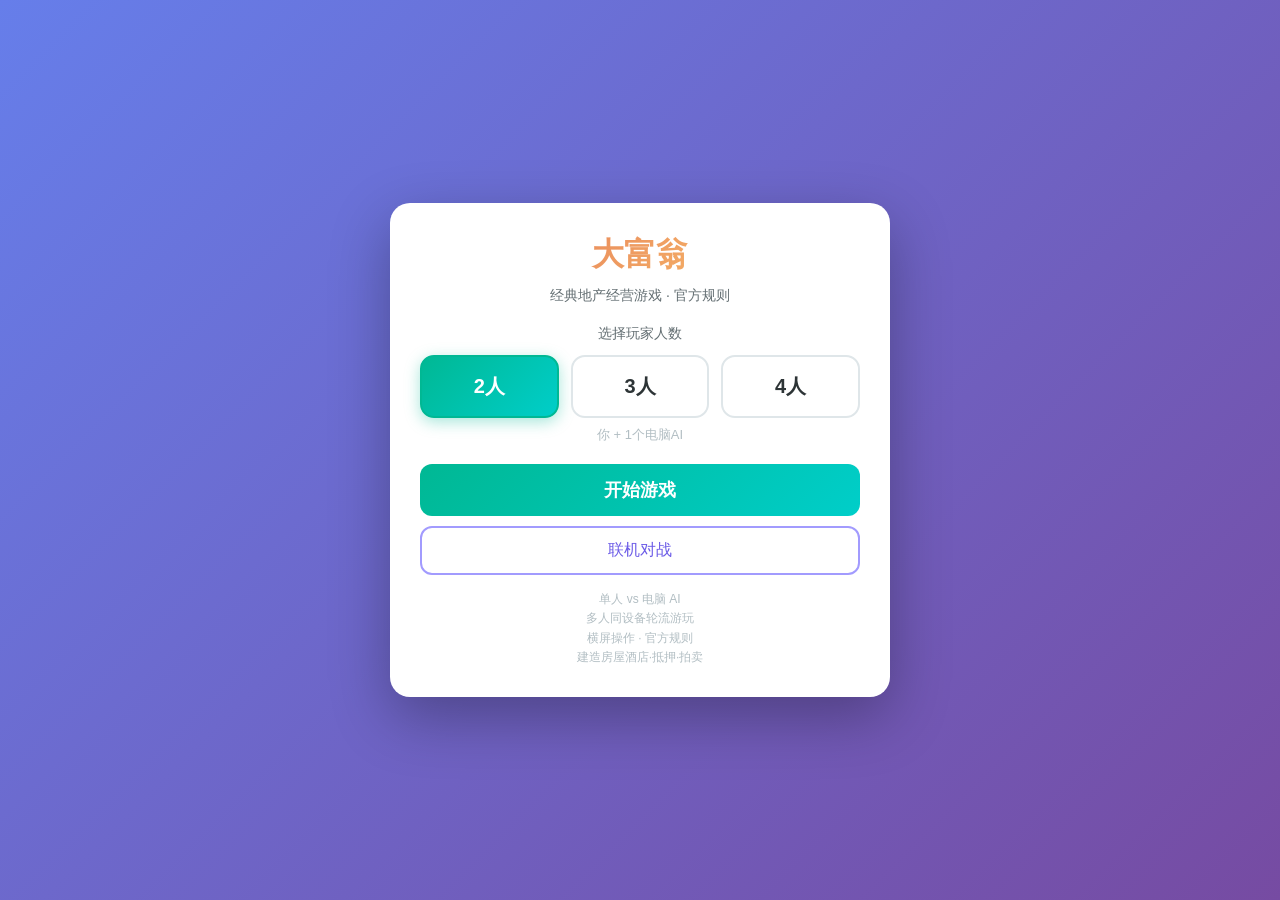
==== commit a9b611f6: "彻底简化设置界面：改为直接选人数(2/3/4人)+开始游戏" ====
--- a/cordova/www/index.html
+++ b/cordova/www/index.html
@@ -45,6 +45,22 @@
 .player-name-input:focus { border-color:#a29bfe; }
 .ai-toggle { display:flex; align-items:center; gap:4px; font-size:13px; color:#636e72; cursor:pointer; }
 .ai-toggle input { width:18px; height:18px; cursor:pointer; }
+/* 玩家人数选择 */
+.player-count-section { margin:10px 0 5px; }
+.count-label { text-align:center; font-size:14px; color:#636e72; margin-bottom:12px; }
+.count-buttons { display:flex; gap:12px; justify-content:center; }
+.btn-count {
+    flex:1; padding:16px 12px; border:2px solid #dfe6e9; border-radius:14px;
+    background:#fff; font-size:20px; font-weight:bold; color:#2d3436;
+    cursor:pointer; transition:all 0.2s; -webkit-tap-highlight-color:transparent;
+}
+.btn-count:active { transform:scale(0.96); }
+.btn-count.selected {
+    border-color:#00b894; background:linear-gradient(135deg,#00b894,#00cec9);
+    color:#fff; box-shadow:0 4px 15px rgba(0,184,148,0.35);
+}
+.count-hint { text-align:center; font-size:13px; color:#b2bec3; margin-top:8px; }
+
 .btn-add-player, .btn-remove-player {
     width:28px; height:28px; border:none; border-radius:6px; cursor:pointer; font-size:18px;
     display:flex; align-items:center; justify-content:center; flex-shrink:0;
@@ -392,9 +408,14 @@
         <div class="setup-card">
             <div class="setup-title">大富翁</div>
             <div class="setup-subtitle">经典地产经营游戏 · 官方规则</div>
-            <div id="player-list"></div>
-            <div style="display:flex; gap:8px; margin-top:10px;">
-                <button class="btn-add-player" id="add-player-btn" style="flex:1; padding:8px; font-size:14px;">+ 添加玩家</button>
+            <div class="player-count-section">
+                <div class="count-label">选择玩家人数</div>
+                <div class="count-buttons" id="count-buttons">
+                    <button class="btn-count selected" data-count="2">2人</button>
+                    <button class="btn-count" data-count="3">3人</button>
+                    <button class="btn-count" data-count="4">4人</button>
+                </div>
+                <div class="count-hint" id="count-hint">你 + 1个电脑AI</div>
             </div>
             <button class="btn-start-game" id="start-game-btn">开始游戏</button>
             <button class="btn-online" id="online-btn">联机对战</button>
@@ -1361,77 +1382,91 @@
         this.network = null;
         this.mode = 'local';
         this.turnNumber = 1;
-        this.setupPlayers = [
-            {name:'玩家1', isAI:false},
-            {name:'电脑AI', isAI:true}
-        ];
+        this.playerCount = 2;  // 默认2人
         this.pendingCard = null;
         this.diceAnimating = false;
     }
 
     init() {
-        this.renderSetupScreen();
-        this.bindSetupEvents();
+        try {
+            this.bindSetupEvents();
+        } catch (err) {
+            console.error('绑定事件失败:', err);
+        }
     }
 
     // ========== 设置界面 ==========
     renderSetupScreen() {
-        const list = document.getElementById('player-list');
-        list.innerHTML = '';
-        this.setupPlayers.forEach((p, i) => {
-            const color = PLAYER_COLORS[i];
-            const row = document.createElement('div');
-            row.className = 'player-row';
-            row.innerHTML = `
-                <div class="player-color-dot" style="background:${color.hex}"></div>
-                <input class="player-name-input" type="text" value="${p.name}" data-idx="${i}" maxlength="10">
-                <label class="ai-toggle"><input type="checkbox" data-idx="${i}" ${p.isAI?'checked':''}>电脑</label>
-                ${this.setupPlayers.length > 2 ? `<button class="btn-remove-player" data-idx="${i}">-</button>` : ''}
-            `;
-            list.appendChild(row);
+        // 人数选择已通过 HTML 内联渲染，这里只做选中态更新
+        this._updateCountSelection();
+    }
+
+    _updateCountSelection() {
+        const btns = document.querySelectorAll('.btn-count');
+        const hint = document.getElementById('count-hint');
+        btns.forEach(b => {
+            if (parseInt(b.dataset.count) === this.playerCount) {
+                b.classList.add('selected');
+            } else {
+                b.classList.remove('selected');
+            }
         });
-        document.getElementById('add-player-btn').style.display = this.setupPlayers.length >= 6 ? 'none' : 'block';
-
-        list.querySelectorAll('.player-name-input').forEach(inp => {
-            inp.oninput = e => { this.setupPlayers[+e.target.dataset.idx].name = e.target.value; };
+        if (hint) {
+            hint.textContent = `你 + ${this.playerCount - 1}个电脑AI`;
+        }
+    }
+
+    _bindClick(el, handler) {
+        if (!el) return;
+        // 同时绑定 click 和 touchstart，保证移动端和桌面端都能触发
+        el.addEventListener('click', handler);
+        el.addEventListener('touchend', (e) => {
+            e.preventDefault();
+            handler(e);
         });
-        list.querySelectorAll('.ai-toggle input').forEach(cb => {
-            cb.onchange = e => { this.setupPlayers[+e.target.dataset.idx].isAI = e.target.checked; };
+    }
+
+    bindSetupEvents() {
+        // 人数选择按钮
+        document.querySelectorAll('.btn-count').forEach(btn => {
+            this._bindClick(btn, () => {
+                this.playerCount = parseInt(btn.dataset.count);
+                this._updateCountSelection();
+            });
         });
-        list.querySelectorAll('.btn-remove-player').forEach(btn => {
-            btn.onclick = e => {
-                this.setupPlayers.splice(+e.target.dataset.idx, 1);
-                this.renderSetupScreen();
-            };
+        // 开始游戏
+        this._bindClick(document.getElementById('start-game-btn'), () => this.startLocalGame());
+        // 联机
+        this._bindClick(document.getElementById('online-btn'), () => {
+            const panel = document.getElementById('online-panel');
+            if (panel) panel.classList.toggle('active');
         });
-    }
-
-    bindSetupEvents() {
-        document.getElementById('add-player-btn').onclick = () => {
-            if (this.setupPlayers.length < 6) {
-                this.setupPlayers.push({name:`玩家${this.setupPlayers.length+1}`, isAI:true});
-                this.renderSetupScreen();
-            }
-        };
-        document.getElementById('start-game-btn').onclick = () => this.startLocalGame();
-        document.getElementById('online-btn').onclick = () => {
-            document.getElementById('online-panel').classList.toggle('active');
-        };
-        document.getElementById('host-game-btn').onclick = () => this.alert('独立版不支持联机模式。请使用电脑版（运行 app.py）进行联机对战。');
-        document.getElementById('join-game-btn').onclick = () => this.alert('独立版不支持联机模式。请使用电脑版（运行 app.py）进行联机对战。');
+        this._bindClick(document.getElementById('host-game-btn'), () => this.alert('独立版不支持联机模式。请使用电脑版（运行 app.py）进行联机对战。'));
+        this._bindClick(document.getElementById('join-game-btn'), () => this.alert('独立版不支持联机模式。请使用电脑版（运行 app.py）进行联机对战。'));
     }
 
     startLocalGame() {
+        // 根据选择的人数自动生成玩家：玩家1 + (N-1)个AI
+        const players = [{name:'你', isAI:false}];
+        for (let i = 1; i < this.playerCount; i++) {
+            players.push({name:`电脑AI ${i}`, isAI:true});
+        }
+
         this.mode = 'local';
-        this.engine.init(this.setupPlayers);
-        this.aiPlayers = this.setupPlayers
-            .map((p, i) => p.isAI ? new AIPlayer(this.engine, i) : null)
-            .filter(a => a !== null);
-        this.turnNumber = 1;
-        this.showGameScreen();
-        this.renderBoard();
-        this.updateAll();
-        this.handlePhase();
+        try {
+            this.engine.init(players);
+            this.aiPlayers = players
+                .map((p, i) => p.isAI ? new AIPlayer(this.engine, i) : null)
+                .filter(a => a !== null);
+            this.turnNumber = 1;
+            this.showGameScreen();
+            this.renderBoard();
+            this.updateAll();
+            this.handlePhase();
+        } catch (err) {
+            console.error('开始游戏失败:', err);
+            alert('开始游戏失败: ' + err.message);
+        }
     }
 
     // ========== 联机 ==========
@@ -2308,9 +2343,22 @@
     }
 }
 
-// 初始化
+// 初始化——使用 DOMContentLoaded 替代 load，避免手机 WebView 兼容问题
 const ui = new GameUI();
-window.addEventListener('load', () => ui.init());
+function _tryInit() {
+    if (document.readyState === 'loading') {
+        document.addEventListener('DOMContentLoaded', () => ui.init());
+    } else {
+        ui.init();
+    }
+}
+_tryInit();
+// 兜底：如果 DOMContentLoaded 也没触发，1.5 秒后强制初始化
+setTimeout(() => {
+    if (!document.getElementById('player-list') || !document.getElementById('player-list').children.length) {
+        ui.init();
+    }
+}, 1500);
 
     </script>
 </body>
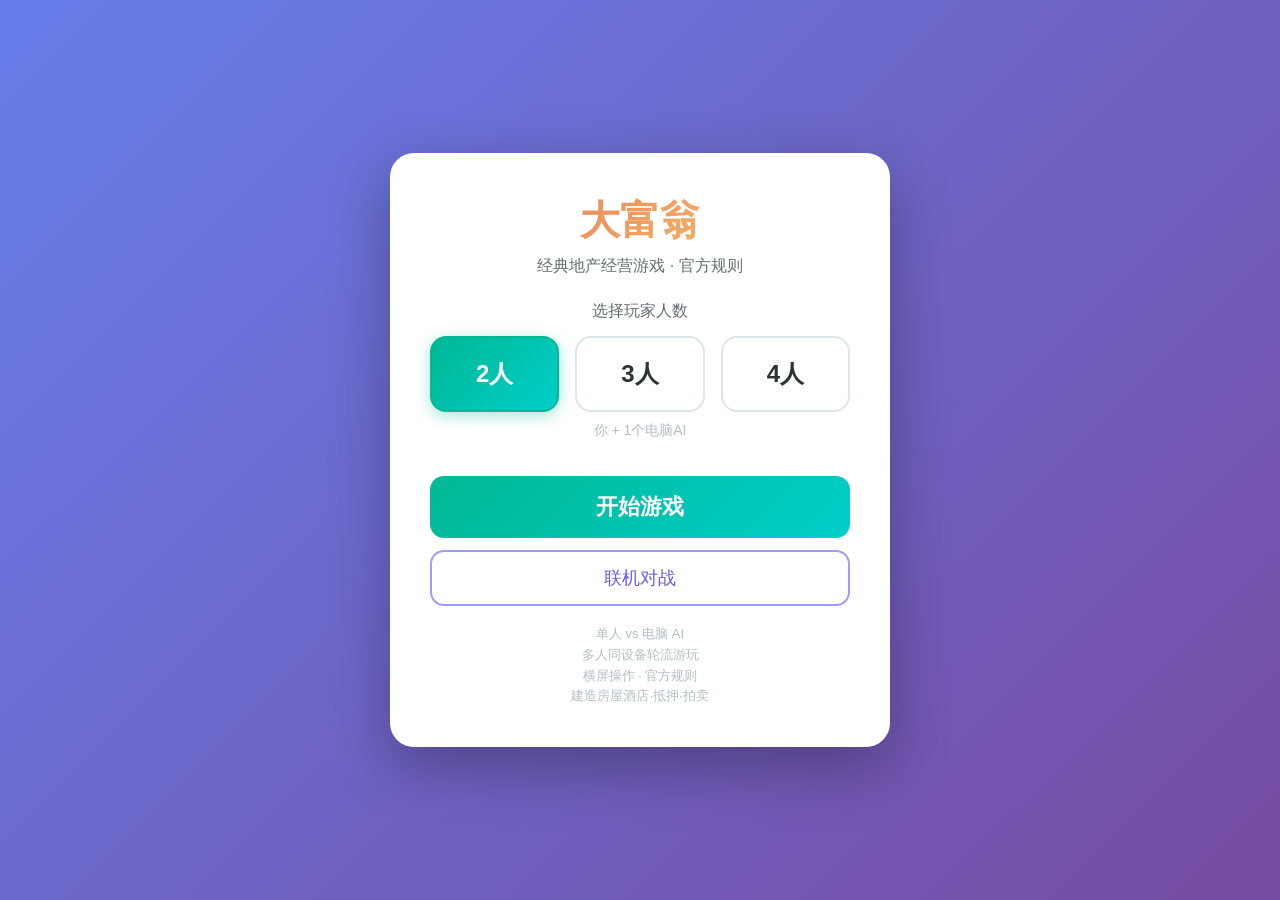
==== commit 4daff503: "全自适应屏幕：clamp()+vmin重新调整所有尺寸，窄屏侧边栏滑出式菜单，任何设备都完美适配" ====
--- a/cordova/www/index.html
+++ b/cordova/www/index.html
@@ -10,137 +10,158 @@
     <title>大富翁 Monopoly</title>
     <style>
 /* ============================================
-   大富翁 Monopoly - 样式表
+   大富翁 Monopoly - 全自适应样式表
+   使用 vmin/vmax/clamp 在任何设备上等比缩放
    ============================================ */
 
+/* === 全局变量 === */
+:root {
+    --board-gap: 1px;
+    --sidebar-w: clamp(160px, 20vw, 300px);
+}
+
 * { margin:0; padding:0; box-sizing:border-box; -webkit-tap-highlight-color:transparent; }
-html, body { width:100%; height:100%; overflow:hidden; font-family:'Microsoft YaHei','PingFang SC','Helvetica Neue',sans-serif; }
+html, body {
+    width:100%; height:100%; overflow:hidden;
+    font-family:'Microsoft YaHei','PingFang SC','Helvetica Neue',sans-serif;
+}
 body { background:#1a1a2e; color:#333; user-select:none; -webkit-user-select:none; }
 
-/* === 设置界面 === */
+/* ========== 设置界面 ========== */
 #setup-screen {
-    display:flex; flex-direction:column; align-items:center; justify-content:center;
+    display:flex; align-items:center; justify-content:center;
     width:100%; height:100%; background:linear-gradient(135deg,#667eea,#764ba2);
-    overflow-y:auto; padding:20px;
+    padding:clamp(10px, 3vw, 30px); overflow-y:auto;
 }
 .setup-card {
-    background:#fff; border-radius:20px; padding:30px; max-width:500px; width:90%;
-    box-shadow:0 20px 60px rgba(0,0,0,0.3); margin:auto;
+    background:#fff; border-radius:clamp(14px, 2.5vw, 24px);
+    padding:clamp(20px, 4vw, 40px);
+    max-width:clamp(320px, 85vw, 500px); width:100%;
+    box-shadow:0 20px 60px rgba(0,0,0,0.3);
 }
 .setup-title {
-    text-align:center; font-size:32px; font-weight:bold; color:#2d3436;
-    margin-bottom:10px; background:linear-gradient(135deg,#e17055,#fdcb6e);
+    text-align:center; font-size:clamp(24px, 6vw, 40px); font-weight:bold; color:#2d3436;
+    margin-bottom:8px; background:linear-gradient(135deg,#e17055,#fdcb6e);
     -webkit-background-clip:text; -webkit-text-fill-color:transparent;
 }
-.setup-subtitle { text-align:center; font-size:14px; color:#636e72; margin-bottom:20px; }
-.player-row {
-    display:flex; align-items:center; gap:8px; margin-bottom:10px; padding:8px;
-    background:#f5f6fa; border-radius:10px;
-}
-.player-color-dot { width:24px; height:24px; border-radius:50%; flex-shrink:0; border:2px solid #fff; box-shadow:0 2px 4px rgba(0,0,0,0.1); }
-.player-name-input {
-    flex:1; border:none; background:#fff; padding:8px 12px; border-radius:8px;
-    font-size:14px; outline:none; border:1px solid #dfe6e9;
-}
-.player-name-input:focus { border-color:#a29bfe; }
-.ai-toggle { display:flex; align-items:center; gap:4px; font-size:13px; color:#636e72; cursor:pointer; }
-.ai-toggle input { width:18px; height:18px; cursor:pointer; }
-/* 玩家人数选择 */
-.player-count-section { margin:10px 0 5px; }
-.count-label { text-align:center; font-size:14px; color:#636e72; margin-bottom:12px; }
-.count-buttons { display:flex; gap:12px; justify-content:center; }
+.setup-subtitle { text-align:center; font-size:clamp(12px, 2.5vw, 16px); color:#636e72; margin-bottom:clamp(14px, 3vw, 24px); }
+
+/* 人数选择 */
+.player-count-section { margin:clamp(8px, 2vw, 16px) 0; }
+.count-label { text-align:center; font-size:clamp(13px, 2.5vw, 16px); color:#636e72; margin-bottom:clamp(10px, 2vw, 14px); }
+.count-buttons { display:flex; gap:clamp(8px, 2vw, 16px); justify-content:center; }
 .btn-count {
-    flex:1; padding:16px 12px; border:2px solid #dfe6e9; border-radius:14px;
-    background:#fff; font-size:20px; font-weight:bold; color:#2d3436;
-    cursor:pointer; transition:all 0.2s; -webkit-tap-highlight-color:transparent;
-}
-.btn-count:active { transform:scale(0.96); }
+    flex:1; padding:clamp(12px, 3vw, 20px) clamp(8px, 2vw, 16px);
+    border:2px solid #dfe6e9; border-radius:clamp(10px, 2vw, 16px);
+    background:#fff; font-size:clamp(16px, 4vw, 24px); font-weight:bold;
+    color:#2d3436; cursor:pointer; transition:all 0.2s;
+    -webkit-tap-highlight-color:transparent; touch-action:manipulation;
+    min-height:clamp(44px, 10vw, 60px);
+}
+.btn-count:active { transform:scale(0.94); }
 .btn-count.selected {
     border-color:#00b894; background:linear-gradient(135deg,#00b894,#00cec9);
     color:#fff; box-shadow:0 4px 15px rgba(0,184,148,0.35);
 }
-.count-hint { text-align:center; font-size:13px; color:#b2bec3; margin-top:8px; }
-
-.btn-add-player, .btn-remove-player {
-    width:28px; height:28px; border:none; border-radius:6px; cursor:pointer; font-size:18px;
-    display:flex; align-items:center; justify-content:center; flex-shrink:0;
-}
-.btn-add-player { background:#00b894; color:#fff; }
-.btn-remove-player { background:#e17055; color:#fff; }
+.count-hint { text-align:center; font-size:clamp(11px, 2vw, 14px); color:#b2bec3; margin-top:clamp(6px, 1.5vw, 10px); }
+
 .btn-start-game {
-    width:100%; padding:14px; border:none; border-radius:12px; font-size:18px; font-weight:bold;
-    color:#fff; background:linear-gradient(135deg,#00b894,#00cec9); cursor:pointer; margin-top:15px;
-    transition:transform 0.2s;
-}
-.btn-start-game:hover { transform:translateY(-2px); box-shadow:0 5px 15px rgba(0,206,201,0.4); }
+    width:100%; padding:clamp(12px, 3vw, 16px); border:none;
+    border-radius:clamp(10px, 2vw, 14px);
+    font-size:clamp(16px, 3.5vw, 22px); font-weight:bold;
+    color:#fff; background:linear-gradient(135deg,#00b894,#00cec9);
+    cursor:pointer; margin-top:clamp(10px, 2vw, 20px);
+    transition:transform 0.2s; touch-action:manipulation;
+    min-height:clamp(44px, 10vw, 56px);
+}
+.btn-start-game:active { transform:scale(0.97); }
 .btn-start-game:disabled { background:#b2bec3; cursor:not-allowed; }
+
 .btn-online {
-    width:100%; padding:12px; border:2px solid #a29bfe; border-radius:12px; font-size:16px;
-    color:#6c5ce7; background:transparent; cursor:pointer; margin-top:10px; transition:all 0.2s;
-}
-.btn-online:hover { background:#f5f3ff; }
-.setup-info { text-align:center; font-size:12px; color:#b2bec3; margin-top:15px; line-height:1.6; }
-
-/* === 联机界面 === */
-.online-panel { display:none; margin-top:15px; }
+    width:100%; padding:clamp(10px, 2.5vw, 14px);
+    border:2px solid #a29bfe; border-radius:clamp(10px, 2vw, 14px);
+    font-size:clamp(14px, 3vw, 18px);
+    color:#6c5ce7; background:transparent; cursor:pointer;
+    margin-top:clamp(8px, 1.5vw, 12px); transition:all 0.2s;
+    touch-action:manipulation; min-height:clamp(40px, 9vw, 48px);
+}
+.btn-online:active { background:#f5f3ff; box-shadow:inset 0 0 0 1px #a29bfe; }
+
+.setup-info { text-align:center; font-size:clamp(10px, 1.8vw, 13px); color:#b2bec3; margin-top:clamp(10px, 2vw, 18px); line-height:1.6; }
+
+/* 联机界面 */
+.online-panel { display:none; margin-top:clamp(10px, 2vw, 16px); }
 .online-panel.active { display:block; }
 .online-input {
-    width:100%; padding:10px; border:1px solid #dfe6e9; border-radius:8px; font-size:14px;
-    margin-bottom:8px; outline:none;
+    width:100%; padding:clamp(8px, 2vw, 12px); border:1px solid #dfe6e9;
+    border-radius:8px; font-size:clamp(13px, 2.5vw, 16px); margin-bottom:8px; outline:none;
 }
 .online-input:focus { border-color:#a29bfe; }
-.online-status { font-size:13px; color:#636e72; text-align:center; padding:8px; }
-
-/* === 游戏主界面 === */
-#game-screen { display:none; width:100%; height:100%; }
-#game-screen.active { display:flex; }
+.online-status { font-size:clamp(11px, 2vw, 14px); color:#636e72; text-align:center; padding:6px; }
+
+/* ========== 游戏主界面 ========== */
+#game-screen { display:none; width:100vw; height:100dvh; height:100vh; }
+#game-screen.active { display:flex; flex-direction:column; }
 
 .game-container {
     display:flex; width:100%; height:100%; background:#2d3436;
 }
 
-/* === 棋盘 === */
+/* ========== 棋盘容器 ========== */
 .board-wrapper {
     flex:1; display:flex; align-items:center; justify-content:center;
-    padding:8px; height:100%; min-height:0;
-}
+    padding:clamp(2px, 0.5vw, 6px); overflow:visible;
+    /* 限制宽度以确保棋盘为正方形 */
+    max-width:110vmin;
+}
+
 .board {
     display:grid;
     grid-template-columns:1.4fr repeat(9,1fr) 1.4fr;
     grid-template-rows:1.4fr repeat(9,1fr) 1.4fr;
-    aspect-ratio:1; max-width:100%; max-height:100%;
-    background:#f5f6fa; border-radius:12px; box-shadow:0 8px 30px rgba(0,0,0,0.3);
-    position:relative; gap:1px; padding:2px;
-}
-
-/* === 格子 === */
+    aspect-ratio:1;
+    width:100%; max-width:calc(100dvh - 12px); max-width:calc(100vh - 12px);
+    background:#f5f6fa; border-radius:clamp(6px, 1.5vw, 12px);
+    box-shadow:0 8px 30px rgba(0,0,0,0.3);
+    gap:var(--board-gap); padding:var(--board-gap);
+}
+
+/* ========== 格子 ========== */
 .cell {
-    background:#fff; border-radius:4px; position:relative; overflow:hidden;
-    cursor:pointer; transition:background 0.2s; display:flex; flex-direction:column;
-    min-width:0; min-height:0;
-}
-.cell:hover { background:#f8f9fa; }
-.cell.owned { border:2px solid; }
+    background:#fff; border-radius:clamp(2px, 0.4vw, 4px);
+    position:relative; overflow:hidden; cursor:pointer;
+    display:flex; flex-direction:column; min-width:0; min-height:0;
+}
+.cell:active { background:#f0f2f5; }
+.cell.owned { border:2px solid; border-width:clamp(1px, 0.3vw, 2px); }
 .cell.mortgaged { opacity:0.5; }
-.color-bar { height:18%; min-height:8px; flex-shrink:0; }
+
+.color-bar { height:clamp(6px, 1.8vw, 22px); flex-shrink:0; }
+
 .cell-name {
-    font-size:7px; text-align:center; padding:1px; flex:1; display:flex;
-    align-items:center; justify-content:center; word-break:break-all; line-height:1.1;
-    overflow:hidden; min-height:0;
-}
-.cell-price { font-size:7px; text-align:center; color:#2d3436; font-weight:bold; padding:0 0 1px; }
-.cell-houses { display:flex; justify-content:center; gap:1px; padding:1px; min-height:6px; }
-.house { width:5px; height:5px; background:#00b894; border-radius:1px; }
-.hotel { width:7px; height:5px; background:#e17055; border-radius:1px; }
-
-/* 格子位置方向 */
+    font-size:clamp(4px, 1.2vw, 9px); text-align:center; padding:1px 2px;
+    flex:1; display:flex; align-items:center; justify-content:center;
+    word-break:break-all; line-height:1.15; overflow:hidden; min-height:0;
+}
+.cell-price {
+    font-size:clamp(4px, 1.2vw, 9px); text-align:center;
+    color:#2d3436; font-weight:bold; padding:0 0 1px;
+}
+.cell-houses {
+    display:flex; justify-content:center; gap:1px; padding:clamp(1px, 0.2vw, 3px);
+    min-height:clamp(4px, 1vw, 8px);
+}
+.house { width:clamp(3px, 0.8vw, 6px); height:clamp(3px, 0.8vw, 6px); background:#00b894; border-radius:1px; }
+.hotel { width:clamp(5px, 1.2vw, 9px); height:clamp(3px, 0.8vw, 6px); background:#e17055; border-radius:1px; }
+
+/* 四向格子 */
 .cell-bottom .color-bar { order:0; }
 .cell-bottom .cell-name { order:1; }
 .cell-bottom .cell-price { order:2; }
 .cell-bottom .cell-houses { order:3; }
 
 .cell-left { flex-direction:row; }
-.cell-left .color-bar { width:18%; min-width:8px; height:auto; order:1; }
+.cell-left .color-bar { width:clamp(6px, 1.8vw, 22px); height:auto; order:1; }
 .cell-left .cell-name { order:0; writing-mode:vertical-rl; text-orientation:upright; }
 
 .cell-top { flex-direction:column-reverse; }
@@ -149,26 +170,26 @@
 .cell-top .cell-price { order:0; }
 
 .cell-right { flex-direction:row-reverse; }
-.cell-right .color-bar { width:18%; min-width:8px; height:auto; order:0; }
+.cell-right .color-bar { width:clamp(6px, 1.8vw, 22px); height:auto; order:0; }
 .cell-right .cell-name { writing-mode:vertical-rl; text-orientation:upright; order:1; }
 
-/* 角落格子 */
+/* 角落 */
 .cell-corner { background:linear-gradient(135deg,#fdcb6e,#e17055); font-weight:bold; }
-.cell-corner .cell-name { font-size:10px; font-weight:bold; color:#2d3436; }
+.cell-corner .cell-name { font-size:clamp(6px, 1.5vw, 12px); font-weight:bold; color:#2d3436; }
 .cell-corner.jail { background:linear-gradient(135deg,#fdcb6e,#feca57); }
 .cell-corner.parking { background:linear-gradient(135deg,#a8e6cf,#56CF9C); }
 .cell-corner.go { background:linear-gradient(135deg,#ff6b6b,#ee5a24); }
 .cell-corner.go .cell-name { color:#fff; }
+
 .cell-go-to-jail { background:linear-gradient(135deg,#74b9ff,#0984e3); }
-.cell-go-to-jail .cell-name { color:#fff; font-size:8px; }
-
-/* 特殊格子 */
+.cell-go-to-jail .cell-name { color:#fff; font-size:clamp(5px, 1.1vw, 9px); }
+
 .cell-chance { background:linear-gradient(135deg,#ffeaa7,#fdcb6e); }
-.cell-chance .cell-name { font-size:8px; }
+.cell-chance .cell-name { font-size:clamp(5px, 1.1vw, 9px); }
 .cell-chest { background:linear-gradient(135deg,#74b9ff,#a29bfe); }
-.cell-chest .cell-name { font-size:7px; color:#fff; }
+.cell-chest .cell-name { font-size:clamp(4px, 1vw, 8px); color:#fff; }
 .cell-tax { background:#fab1a0; }
-.cell-tax .cell-name { font-size:7px; }
+.cell-tax .cell-name { font-size:clamp(4px, 1vw, 8px); }
 .cell-tax .cell-price { color:#e17055; }
 
 /* 颜色组 */
@@ -184,11 +205,13 @@
 /* 玩家标记 */
 .token-container {
     position:absolute; top:50%; left:50%; transform:translate(-50%,-50%);
-    display:flex; flex-wrap:wrap; gap:1px; max-width:60%; justify-content:center; align-items:center;
+    display:flex; flex-wrap:wrap; gap:clamp(1px, 0.15vw, 2px);
+    max-width:65%; justify-content:center; align-items:center;
     pointer-events:none; z-index:5;
 }
 .token {
-    width:10px; height:10px; border-radius:50%; border:1.5px solid #fff;
+    width:clamp(6px, 1.5vw, 12px); height:clamp(6px, 1.5vw, 12px);
+    border-radius:50%; border:1.5px solid #fff;
     box-shadow:0 1px 3px rgba(0,0,0,0.4); flex-shrink:0;
 }
 .token.current { animation:pulse 1.5s infinite; }
@@ -197,27 +220,29 @@
     50% { transform:scale(1.3); }
 }
 
-/* 当前格子高亮 */
 .cell.current-pos {
-    box-shadow:0 0 0 3px #feca57, 0 0 10px rgba(254,202,87,0.5);
+    box-shadow:0 0 0 clamp(1px, 0.4vw, 3px) #feca57, 0 0 10px rgba(254,202,87,0.5);
     z-index:10;
 }
 
-/* === 棋盘中心 === */
+/* ========== 棋盘中心 ========== */
 .board-center {
     grid-row:2/11; grid-column:2/11;
     display:flex; flex-direction:column; align-items:center; justify-content:center;
-    padding:10px; background:#fff; margin:2px; border-radius:8px; overflow:hidden;
-}
-.center-title { font-size:20px; font-weight:bold; color:#2d3436; margin-bottom:5px; }
+    padding:clamp(4px, 1vw, 12px); background:#fff; margin:2px;
+    border-radius:clamp(4px, 1vw, 8px); overflow:hidden;
+}
 .center-logo {
-    font-size:24px; font-weight:bold; background:linear-gradient(135deg,#e17055,#fdcb6e);
-    -webkit-background-clip:text; -webkit-text-fill-color:transparent; margin-bottom:8px;
-}
-.dice-area { display:flex; gap:12px; margin:8px 0; }
+    font-size:clamp(12px, 3.5vw, 28px); font-weight:bold;
+    background:linear-gradient(135deg,#e17055,#fdcb6e);
+    -webkit-background-clip:text; -webkit-text-fill-color:transparent;
+    margin-bottom:clamp(2px, 0.8vw, 8px);
+}
+.dice-area { display:flex; gap:clamp(6px, 1.5vw, 14px); margin:clamp(4px, 1vw, 10px) 0; }
 .die {
-    width:44px; height:44px; background:#fff; border:2px solid #2d3436; border-radius:8px;
-    display:flex; align-items:center; justify-content:center; position:relative;
+    width:clamp(28px, 7vw, 52px); height:clamp(28px, 7vw, 52px);
+    background:#fff; border:2px solid #2d3436; border-radius:8px;
+    display:flex; align-items:center; justify-content:center;
     box-shadow:0 4px 8px rgba(0,0,0,0.15);
 }
 .die.rolling { animation:roll 0.5s linear infinite; }
@@ -228,60 +253,73 @@
 }
 .die-face {
     display:grid; grid-template-columns:repeat(3,1fr); grid-template-rows:repeat(3,1fr);
-    width:100%; height:100%; padding:4px; gap:1px;
+    width:100%; height:100%; padding:clamp(2px, 0.6vw, 5px); gap:1px;
 }
 .die-dot {
-    width:6px; height:6px; border-radius:50%; background:#2d3436; align-self:center; justify-self:center;
+    width:clamp(3px, 1vw, 7px); height:clamp(3px, 1vw, 7px);
+    border-radius:50%; background:#2d3436; align-self:center; justify-self:center;
 }
 .die-dot.empty { background:transparent; }
-.dice-result { font-size:14px; color:#636e72; margin-top:4px; font-weight:bold; }
+.dice-result { font-size:clamp(10px, 2vw, 15px); color:#636e72; margin-top:2px; font-weight:bold; }
+
 .center-message {
-    font-size:12px; color:#2d3436; text-align:center; padding:8px;
-    background:#f5f6fa; border-radius:8px; margin:4px; min-height:30px; max-width:90%;
+    font-size:clamp(8px, 1.8vw, 13px); color:#2d3436; text-align:center;
+    padding:clamp(4px, 1vw, 8px); background:#f5f6fa;
+    border-radius:clamp(4px, 1vw, 8px); margin:2px;
+    min-height:clamp(20px, 5vw, 35px); max-width:95%;
     display:flex; align-items:center; justify-content:center; line-height:1.4;
 }
 
-/* === 侧边栏 === */
+/* ========== 侧边栏 ========== */
 .sidebar {
-    width:300px; min-width:200px; height:100%; background:#2d3436; color:#fff;
+    width:var(--sidebar-w); min-width:clamp(140px, 25vw, 200px);
+    max-width:320px; height:100%; background:#2d3436; color:#fff;
     display:flex; flex-direction:column; overflow:hidden; flex-shrink:0;
 }
 .sidebar-header {
-    padding:8px 12px; background:#1a1a2e; font-size:16px; font-weight:bold;
+    padding:clamp(6px, 1.2vw, 10px) clamp(8px, 1.5vw, 14px);
+    background:#1a1a2e; font-size:clamp(13px, 2.5vw, 18px); font-weight:bold;
     border-bottom:1px solid rgba(255,255,255,0.1);
     display:flex; align-items:center; justify-content:space-between;
 }
-.turn-indicator { font-size:12px; color:#feca57; }
+.turn-indicator { font-size:clamp(10px, 1.8vw, 13px); color:#feca57; }
 
 /* 玩家面板 */
-.players-panel { padding:6px; overflow-y:auto; flex-shrink:0; max-height:35%; }
+.players-panel { padding:clamp(4px, 0.8vw, 8px); overflow-y:auto; flex-shrink:0; max-height:35%; }
 .player-card {
-    background:rgba(255,255,255,0.08); border-radius:8px; padding:8px; margin-bottom:4px;
-    display:flex; align-items:center; gap:8px; transition:all 0.2s;
-    border-left:3px solid transparent;
+    background:rgba(255,255,255,0.08); border-radius:clamp(5px, 1vw, 8px);
+    padding:clamp(5px, 1vw, 10px); margin-bottom:3px;
+    display:flex; align-items:center; gap:clamp(4px, 1vw, 8px);
+    border-left:3px solid transparent; transition:all 0.2s;
+    border-left-width:clamp(2px, 0.4vw, 3px);
 }
 .player-card.current {
     background:rgba(254,202,87,0.15); border-left-color:#feca57;
 }
 .player-card.bankrupt { opacity:0.4; text-decoration:line-through; }
 .player-token-mini {
-    width:14px; height:14px; border-radius:50%; border:2px solid #fff; flex-shrink:0;
+    width:clamp(10px, 2vw, 16px); height:clamp(10px, 2vw, 16px);
+    border-radius:50%; border:2px solid #fff; flex-shrink:0;
 }
 .player-info { flex:1; min-width:0; }
-.player-name-text { font-size:13px; font-weight:bold; white-space:nowrap; overflow:hidden; text-overflow:ellipsis; }
-.player-money { font-size:14px; color:#feca57; font-weight:bold; }
-.player-meta { font-size:10px; color:#74b9ff; margin-top:2px; }
+.player-name-text { font-size:clamp(10px, 1.8vw, 14px); font-weight:bold; white-space:nowrap; overflow:hidden; text-overflow:ellipsis; }
+.player-money { font-size:clamp(11px, 2vw, 15px); color:#feca57; font-weight:bold; }
+.player-meta { font-size:clamp(8px, 1.4vw, 11px); color:#74b9ff; margin-top:1px; }
 .player-jail-badge {
-    background:#e17055; color:#fff; font-size:9px; padding:1px 4px; border-radius:4px; margin-left:4px;
+    background:#e17055; color:#fff; font-size:clamp(7px, 1.2vw, 10px);
+    padding:1px 4px; border-radius:4px; margin-left:2px;
 }
 
 /* 操作面板 */
-.action-panel { padding:8px; display:flex; flex-direction:column; gap:6px; flex-shrink:0; }
+.action-panel { padding:clamp(4px, 1vw, 10px); display:flex; flex-direction:column; gap:clamp(3px, 0.8vw, 6px); flex-shrink:0; }
 .btn-action {
-    padding:10px; border:none; border-radius:8px; font-size:14px; font-weight:bold;
+    padding:clamp(7px, 1.5vw, 12px); border:none;
+    border-radius:clamp(5px, 1vw, 8px);
+    font-size:clamp(11px, 2vw, 15px); font-weight:bold;
     cursor:pointer; transition:all 0.2s; width:100%; color:#fff;
-}
-.btn-action:hover:not(:disabled) { transform:translateY(-1px); box-shadow:0 4px 10px rgba(0,0,0,0.3); }
+    touch-action:manipulation; min-height:clamp(34px, 8vw, 44px);
+}
+.btn-action:active { transform:scale(0.97); }
 .btn-action:disabled { opacity:0.4; cursor:not-allowed; }
 .btn-roll { background:linear-gradient(135deg,#e17055,#fd79a8); }
 .btn-buy { background:linear-gradient(135deg,#00b894,#00cec9); }
@@ -295,109 +333,139 @@
 
 /* 日志面板 */
 .log-panel {
-    flex:1; padding:8px; overflow-y:auto; background:rgba(0,0,0,0.2);
-    font-size:11px; line-height:1.5; min-height:0;
+    flex:1; padding:clamp(5px, 1vw, 10px); overflow-y:auto;
+    background:rgba(0,0,0,0.2); font-size:clamp(9px, 1.5vw, 12px);
+    line-height:1.5; min-height:0;
 }
 .log-entry {
-    padding:3px 6px; margin-bottom:2px; border-radius:4px;
+    padding:2px 5px; margin-bottom:2px; border-radius:4px;
     background:rgba(255,255,255,0.05); color:#dfe6e9;
 }
 .log-entry.highlight { background:rgba(254,202,87,0.15); color:#feca57; }
 
-/* === 弹窗 === */
+/* ========== 弹窗 ========== */
 .modal-overlay {
     display:none; position:fixed; top:0; left:0; width:100%; height:100%;
     background:rgba(0,0,0,0.6); z-index:1000; align-items:center; justify-content:center;
-    padding:20px;
+    padding:clamp(10px, 3vw, 20px);
 }
 .modal-overlay.active { display:flex; }
 .modal-card {
-    background:#fff; border-radius:16px; padding:24px; max-width:400px; width:90%;
-    max-height:80vh; overflow-y:auto; box-shadow:0 20px 60px rgba(0,0,0,0.3);
+    background:#fff; border-radius:clamp(10px, 2vw, 18px);
+    padding:clamp(16px, 3.5vw, 28px);
+    max-width:clamp(300px, 80vw, 450px); width:95%;
+    max-height:85vh; overflow-y:auto; box-shadow:0 20px 60px rgba(0,0,0,0.3);
     animation:modalIn 0.3s ease;
 }
 @keyframes modalIn {
     from { transform:scale(0.8); opacity:0; }
     to { transform:scale(1); opacity:1; }
 }
-.modal-title { font-size:20px; font-weight:bold; margin-bottom:10px; color:#2d3436; }
-.modal-body { font-size:14px; color:#636e72; margin-bottom:15px; line-height:1.6; }
-.modal-actions { display:flex; gap:10px; flex-wrap:wrap; }
+.modal-title { font-size:clamp(16px, 3.5vw, 22px); font-weight:bold; margin-bottom:8px; color:#2d3436; }
+.modal-body { font-size:clamp(12px, 2.5vw, 15px); color:#636e72; margin-bottom:clamp(10px, 2vw, 18px); line-height:1.6; }
+.modal-actions { display:flex; gap:clamp(6px, 1.5vw, 10px); flex-wrap:wrap; }
 .modal-btn {
-    flex:1; min-width:100px; padding:10px; border:none; border-radius:8px;
-    font-size:14px; font-weight:bold; cursor:pointer; transition:all 0.2s;
+    flex:1; min-width:clamp(80px, 18vw, 120px);
+    padding:clamp(8px, 2vw, 12px); border:none;
+    border-radius:clamp(6px, 1.2vw, 10px);
+    font-size:clamp(12px, 2.2vw, 15px); font-weight:bold;
+    cursor:pointer; transition:all 0.2s; touch-action:manipulation;
 }
 .modal-btn-primary { background:#00b894; color:#fff; }
 .modal-btn-secondary { background:#dfe6e9; color:#2d3436; }
 .modal-btn-danger { background:#e17055; color:#fff; }
-.modal-btn:hover { opacity:0.9; transform:translateY(-1px); }
+.modal-btn:active { opacity:0.85; transform:scale(0.96); }
 
 /* 属性卡片 */
 .property-card-display {
-    border-radius:8px; overflow:hidden; margin-bottom:15px; border:1px solid #dfe6e9;
-}
-.property-card-header { padding:8px; text-align:center; font-size:16px; font-weight:bold; color:#fff; }
-.property-card-body { padding:12px; }
+    border-radius:8px; overflow:hidden; margin-bottom:12px; border:1px solid #dfe6e9;
+}
+.property-card-header { padding:8px; text-align:center; font-size:clamp(14px, 2.5vw, 18px); font-weight:bold; color:#fff; }
+.property-card-body { padding:clamp(8px, 1.5vw, 14px); }
 .property-card-row {
     display:flex; justify-content:space-between; padding:4px 0;
-    border-bottom:1px solid #f5f6fa; font-size:13px;
+    border-bottom:1px solid #f5f6fa; font-size:clamp(11px, 2vw, 14px);
 }
 .property-card-row:last-child { border-bottom:none; }
 .property-card-price { color:#e17055; font-weight:bold; }
 
-/* 拍卖界面 */
-.auction-info { text-align:center; margin-bottom:15px; }
-.auction-bid { font-size:28px; color:#e17055; font-weight:bold; }
-.auction-bidder { font-size:14px; color:#636e72; }
+/* 拍卖 */
+.auction-info { text-align:center; margin-bottom:12px; }
+.auction-bid { font-size:clamp(22px, 5vw, 32px); color:#e17055; font-weight:bold; }
+.auction-bidder { font-size:clamp(12px, 2.2vw, 15px); color:#636e72; }
 .auction-input {
-    width:100%; padding:10px; border:1px solid #dfe6e9; border-radius:8px; font-size:16px;
-    margin-bottom:10px; outline:none; text-align:center;
+    width:100%; padding:10px; border:1px solid #dfe6e9;
+    border-radius:8px; font-size:clamp(14px, 3vw, 18px);
+    margin-bottom:8px; outline:none; text-align:center;
 }
 .auction-input:focus { border-color:#a29bfe; }
-.auction-bid-btns { display:flex; gap:5px; flex-wrap:wrap; }
+.auction-bid-btns { display:flex; gap:4px; flex-wrap:wrap; }
 .auction-bid-btn {
-    flex:1; min-width:60px; padding:8px; border:1px solid #dfe6e9; border-radius:6px;
-    background:#fff; cursor:pointer; font-size:13px; transition:all 0.2s;
-}
-.auction-bid-btn:hover { background:#f5f6fa; border-color:#a29bfe; }
+    flex:1; min-width:50px; padding:clamp(6px, 1.5vw, 10px);
+    border:1px solid #dfe6e9; border-radius:6px;
+    background:#fff; cursor:pointer; font-size:clamp(11px, 2vw, 14px);
+    touch-action:manipulation;
+}
+.auction-bid-btn:active { background:#f5f6fa; border-color:#a29bfe; }
 
 /* 游戏结束 */
 .game-over-card { text-align:center; }
-.winner-name { font-size:28px; font-weight:bold; color:#00b894; margin:15px 0; }
-.winner-trophy { font-size:48px; }
-
-/* 交易界面 */
-.trade-section { margin-bottom:15px; }
-.trade-section-title { font-weight:bold; margin-bottom:8px; color:#2d3436; }
+.winner-name { font-size:clamp(20px, 5vw, 32px); font-weight:bold; color:#00b894; margin:12px 0; }
+.winner-trophy { font-size:clamp(36px, 8vw, 56px); }
+
+/* 交易 */
+.trade-section { margin-bottom:12px; }
+.trade-section-title { font-weight:bold; margin-bottom:6px; color:#2d3436; }
 .trade-item {
-    display:flex; align-items:center; gap:8px; padding:6px; margin-bottom:4px;
-    background:#f5f6fa; border-radius:6px; font-size:13px;
+    display:flex; align-items:center; gap:6px; padding:5px; margin-bottom:3px;
+    background:#f5f6fa; border-radius:6px; font-size:clamp(11px, 2vw, 14px);
 }
 .trade-item input[type="checkbox"] { width:18px; height:18px; }
 
-/* 响应式 */
-@media (max-width:900px) {
-    .sidebar { width:240px; }
-    .center-logo { font-size:18px; }
-    .die { width:36px; height:36px; }
-}
+/* ========== 窄屏：侧边栏折叠 ========== */
+.sidebar-toggle {
+    display:none; position:absolute; top:clamp(4px, 1vw, 8px);
+    right:clamp(4px, 1vw, 8px); z-index:200;
+    width:clamp(32px, 8vw, 44px); height:clamp(32px, 8vw, 44px);
+    border-radius:50%; border:none; background:rgba(0,0,0,0.5); color:#fff;
+    font-size:clamp(18px, 4vw, 24px); cursor:pointer; touch-action:manipulation;
+}
+
 @media (max-width:600px) {
-    .sidebar { width:180px; min-width:160px; }
-    .cell-name { font-size:5px; }
-    .cell-price { font-size:5px; }
-    .center-logo { font-size:14px; }
-    .center-message { font-size:10px; }
-    .die { width:28px; height:28px; }
-    .die-dot { width:4px; height:4px; }
-    .btn-action { font-size:12px; padding:8px; }
-    .player-name-text { font-size:11px; }
-    .player-money { font-size:12px; }
-    .setup-card { padding:20px; }
-    .setup-title { font-size:24px; }
-}
-@media (max-width:400px) {
-    .sidebar { width:140px; }
-    .cell-name { font-size:4px; }
+    :root { --sidebar-w: 0px; }
+
+    .game-container { position:relative; }
+    .sidebar {
+        position:absolute; top:0; right:0; z-index:100;
+        width:clamp(180px, 75vw, 280px); height:100%;
+        transform:translateX(100%); transition:transform 0.25s ease;
+        box-shadow:-4px 0 20px rgba(0,0,0,0.5);
+    }
+    .sidebar.open { transform:translateX(0); }
+    .sidebar-toggle { display:flex; align-items:center; justify-content:center; }
+
+    .board-wrapper { max-width:100vmin; }
+    .board { max-width:calc(100vmin - 8px); max-height:calc(100vmin - 8px); }
+
+    .setup-card { padding:clamp(16px, 4vw, 24px); }
+}
+
+/* 极小屏 - 竖屏手机 */
+@media (max-width:380px) {
+    .btn-count {
+        padding:clamp(10px, 5vw, 14px) clamp(6px, 3vw, 10px);
+        font-size:clamp(14px, 5vw, 18px);
+    }
+    .board-center { padding:2px; }
+    .center-logo { font-size:clamp(10px, 4vw, 14px); }
+}
+
+/* 横屏手机优化 */
+@media (max-height:500px) and (orientation:landscape) {
+    .board-wrapper { max-width:95vw; }
+    .board { max-height:calc(95vh - 8px); max-width:calc(95vh - 8px); }
+    .sidebar { width:clamp(130px, 22vw, 180px); }
+    .players-panel { max-height:28%; }
 }
 
     </style>
@@ -436,10 +504,11 @@
     <!-- 游戏界面 -->
     <div id="game-screen">
         <div class="game-container">
+            <button class="sidebar-toggle" id="sidebar-toggle" title="菜单">☰</button>
             <div class="board-wrapper">
                 <div class="board" id="board"></div>
             </div>
-            <div class="sidebar">
+            <div class="sidebar" id="sidebar">
                 <div class="sidebar-header">
                     <span>大富翁</span>
                     <span class="turn-indicator" id="turn-indicator">回合 1</span>
@@ -1390,9 +1459,21 @@
     init() {
         try {
             this.bindSetupEvents();
+            this._initSidebarToggle();
         } catch (err) {
             console.error('绑定事件失败:', err);
         }
+    }
+
+    _initSidebarToggle() {
+        const toggle = document.getElementById('sidebar-toggle');
+        const sidebar = document.getElementById('sidebar');
+        if (!toggle || !sidebar) return;
+        toggle.onclick = () => sidebar.classList.toggle('open');
+        // 点击棋盘区域自动关闭侧边栏
+        document.querySelector('.board-wrapper')?.addEventListener('click', () => {
+            sidebar.classList.remove('open');
+        });
     }
 
     // ========== 设置界面 ==========
